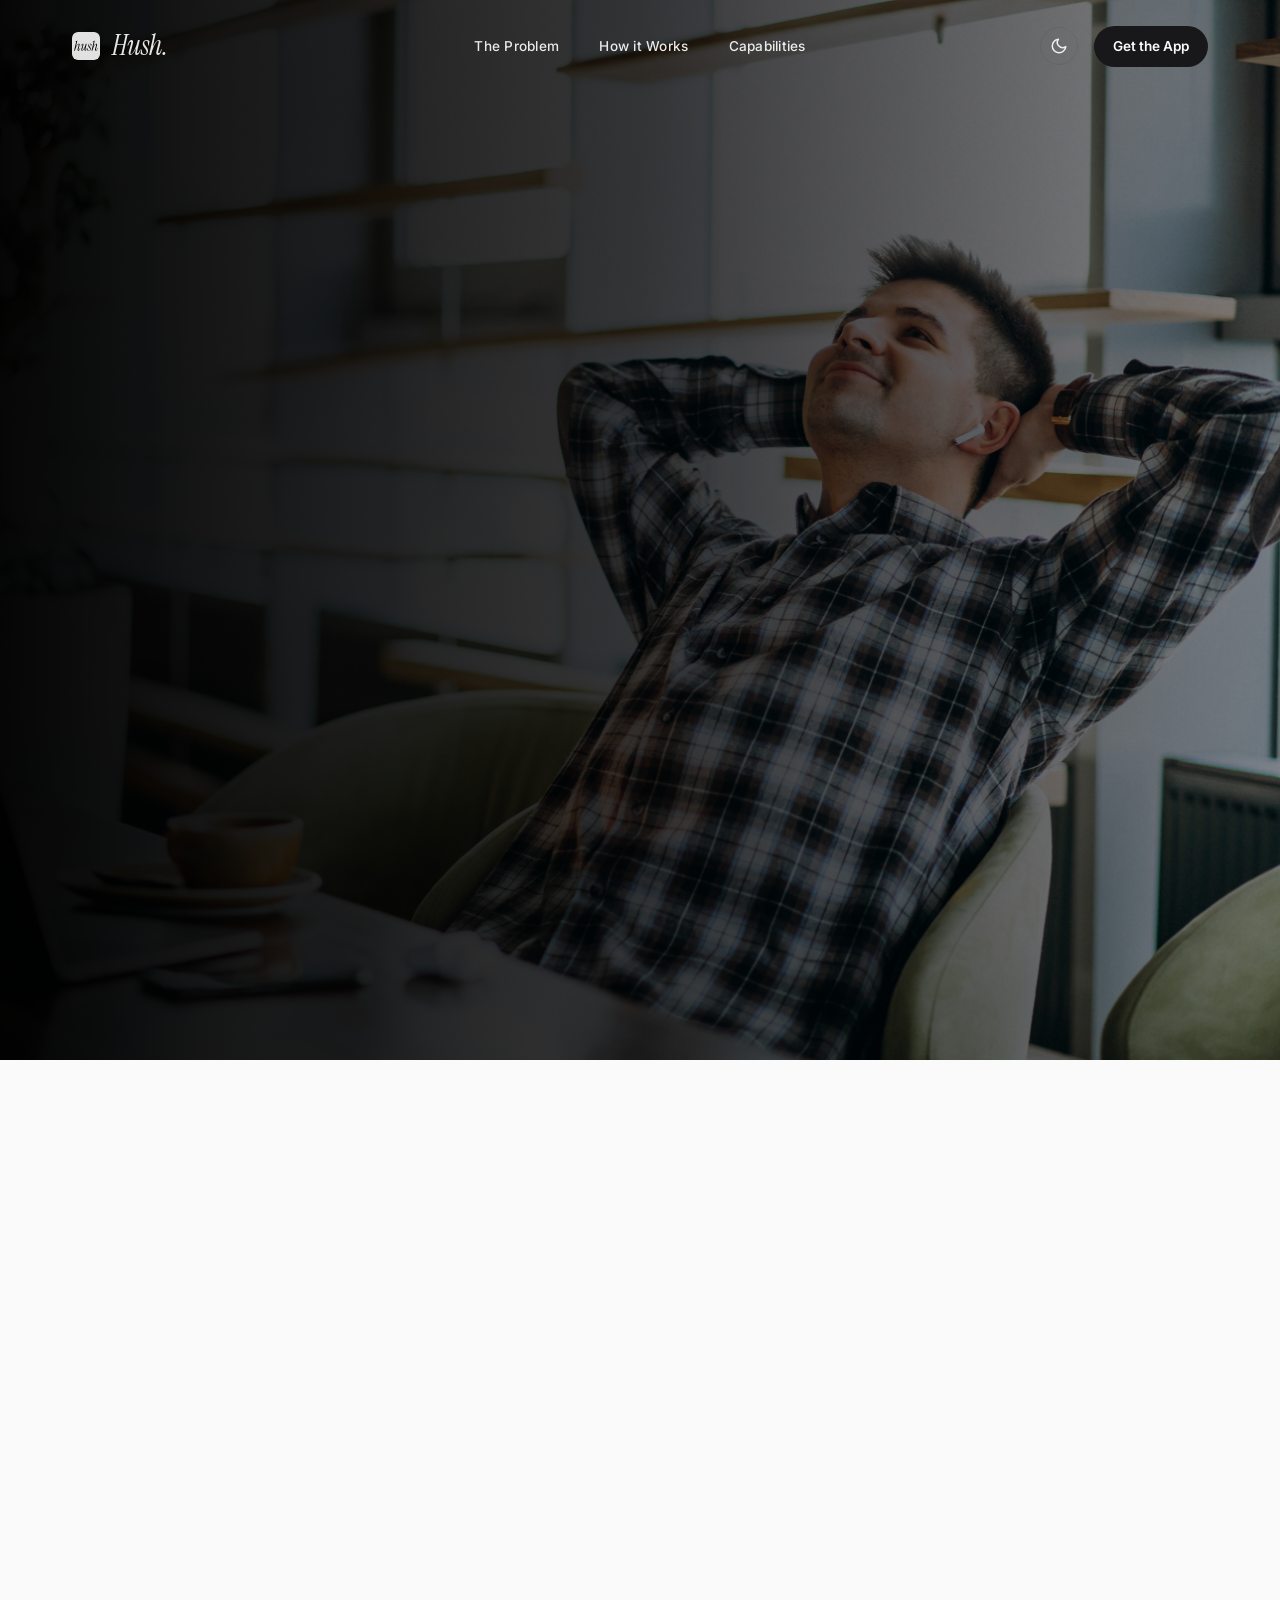
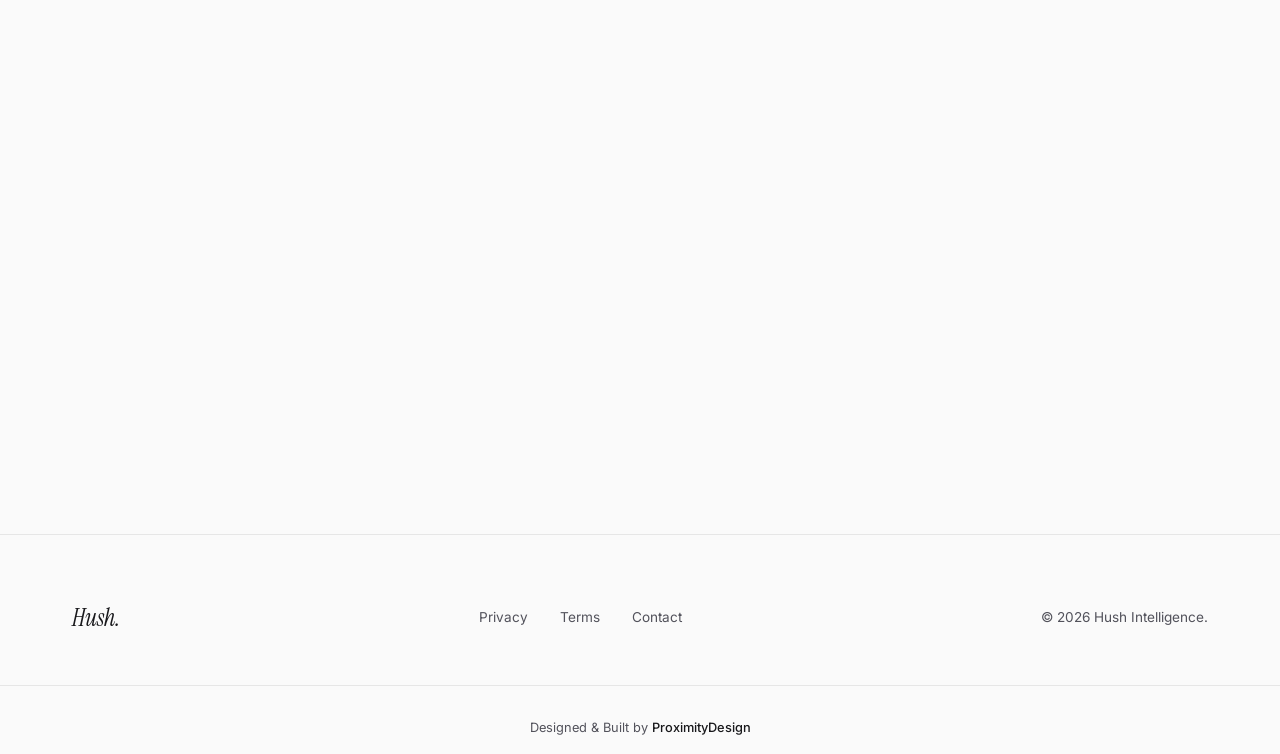
==== index.html @ 185313d5 "Implement comprehensive landing page updates including refined sections, animations, and responsive " ====
<!DOCTYPE html>
<html lang="en" class="light-mode">
<head>
<meta charset="UTF-8">
<meta name="viewport" content="width=device-width, initial-scale=1.0">
<title>Hush — Stop overthinking. Start deciding.</title>
<link rel="icon" href="Assets/Logo.svg" type="image/svg+xml">
<link rel="shortcut icon" href="Assets/Logo.svg" type="image/svg+xml">

<!-- Fonts: Instrument Serif for elegant italics, Inter for clean modern UI -->
<link rel="preconnect" href="https://fonts.googleapis.com">
<link rel="preconnect" href="https://fonts.gstatic.com" crossorigin>
<link href="https://fonts.googleapis.com/css2?family=Instrument+Serif:ital@0;1&family=Inter:wght@300;400;500;600&display=swap" rel="stylesheet">

<!-- CSS -->
<link rel="stylesheet" href="styles.css">
<script src="https://code.iconify.design/iconify-icon/1.0.7/iconify-icon.min.js"></script>

<!-- Lenis Smooth Scroll -->
<script src="https://unpkg.com/@studio-freight/lenis@1.0.34/dist/lenis.min.js"></script>
<!-- GSAP -->
<script src="https://cdnjs.cloudflare.com/ajax/libs/gsap/3.12.5/gsap.min.js"></script>
<script src="https://cdnjs.cloudflare.com/ajax/libs/gsap/3.12.5/ScrollTrigger.min.js"></script>
</head>
<body>

  <!-- Ambient Background -->
  <div class="ambient-bg">
    <div class="bg-grid"></div>
    <div class="noise-overlay"></div>
  </div>

  <!-- Navigation -->
  <nav class="nav" id="nav">
    <div class="nav-container">
      <a href="#" class="logo magnetic">
        <img src="Assets/Logo.svg" alt="Hush Logo" class="logo-icon">
        <span>Hush.</span>
      </a>
      <div class="nav-links">
        <a href="#old-way" class="magnetic-link">The Problem</a>
        <a href="#how" class="magnetic-link">How it Works</a>
        <a href="#features" class="magnetic-link">Capabilities</a>
      </div>
      <div class="nav-actions" style="display: flex; align-items: center; gap: 1rem;">
        <button id="theme-toggle" class="theme-toggle magnetic" aria-label="Toggle theme">
          <svg class="icon-moon" width="18" height="18" viewBox="0 0 24 24" fill="none" stroke="currentColor" stroke-width="2" stroke-linecap="round" stroke-linejoin="round"><path d="M21 12.79A9 9 0 1 1 11.21 3 7 7 0 0 0 21 12.79z"></path></svg>
          <svg class="icon-sun" width="18" height="18" viewBox="0 0 24 24" fill="none" stroke="currentColor" stroke-width="2" stroke-linecap="round" stroke-linejoin="round"><circle cx="12" cy="12" r="5"></circle><line x1="12" y1="1" x2="12" y2="3"></line><line x1="12" y1="21" x2="12" y2="23"></line><line x1="4.22" y1="4.22" x2="5.64" y2="5.64"></line><line x1="18.36" y1="18.36" x2="19.78" y2="19.78"></line><line x1="1" y1="12" x2="3" y2="12"></line><line x1="21" y1="12" x2="23" y2="12"></line><line x1="4.22" y1="19.78" x2="5.64" y2="18.36"></line><line x1="18.36" y1="5.64" x2="19.78" y2="4.22"></line></svg>
        </button>
        <a href="#download" class="nav-btn magnetic">
          <span>Get the App</span>
        </a>
      </div>
    </div>
  </nav>

  <!-- Main Content -->
  <main>
    
    <!-- Section 1: The Hero (Aurient Style) -->
    <section class="hero">
      
      <!-- Background Image -->
      <div class="hero-bg">
        <img src="Assets/young-handsome-business-man-using-laptop-cafe.jpg" class="hero-bg-img">
        <div class="hero-overlay"></div>
      </div>

      <div class="container hero-container">
        
        <div class="hero-content">
          <h1 class="hero-title fade-in-up">
            Stop overthinking.<br>
            <em class="serif-italic">Start deciding.</em>
          </h1>
          <p class="hero-subtitle fade-in-up delay-1">
            Hush is an AI app that interviews you about your hard decisions. It asks you 4 to 6 personalized questions to help you cut through the noise and figure out what you actually want to do.
          </p>
          <div class="hero-cta fade-in-up delay-2">
            <a href="#download" class="btn-pill">
              <span>Start your session</span>
            </a>
          </div>
        </div>

        <!-- Bottom Stats (Like Aurient reference) -->
        <div class="hero-bottom-stats fade-in-up delay-3">
          <div class="stat-item">
            <h4 class="stat-value">5 mins</h4>
            <p class="stat-label">Average session time</p>
          </div>
          <div class="stat-item">
            <h4 class="stat-value">4-6</h4>
            <p class="stat-label">Personalized questions</p>
          </div>
          <div class="stat-item">
            <h4 class="stat-value">100%</h4>
            <p class="stat-label">Clarity on your decision</p>
          </div>
        </div>

      </div>
    </section>

    <!-- Section 2: The "Old Way" -->
    <section class="problem" id="old-way">
      <div class="container">
        <div class="problem-grid">
          <div class="problem-text scroll-reveal">
            <h2 class="section-title">
              You don't lack information.<br>
              <em class="serif-italic">You lack clarity.</em>
            </h2>
            <p class="section-desc">
              When facing a hard choice, the anxiety and opinions in your head drown out what you actually know. The current tools don't help:
            </p>
          </div>
          
          <div class="old-way-wrapper scroll-reveal">
            <div class="old-way-list">
              <div class="old-way-item magic-card">
                <div class="magic-glow"></div>
                <div class="magic-content">
                  <h4 class="old-way-header"><span class="cross-icon">✕</span> Pro/Con Lists</h4>
                  <p class="old-way-desc">Treat decisions like math problems and ignore your emotions.</p>
                </div>
              </div>
              <div class="old-way-item magic-card">
                <div class="magic-glow"></div>
                <div class="magic-content">
                  <h4 class="old-way-header"><span class="cross-icon">✕</span> Journaling</h4>
                  <p class="old-way-desc">Takes too much effort when your brain is already exhausted.</p>
                </div>
              </div>
              <div class="old-way-item magic-card">
                <div class="magic-glow"></div>
                <div class="magic-content">
                  <h4 class="old-way-header"><span class="cross-icon">✕</span> Asking friends</h4>
                  <p class="old-way-desc">Just gives you <em>their</em> anxieties disguised as advice.</p>
                </div>
              </div>
            </div>
            <div class="old-way-footer">
              <p>You end up stuck, looping over the same thoughts.</p>
            </div>
          </div>
        </div>
      </div>
    </section>

    <!-- Section 3: The "New Way" -->
    <section class="method" id="how">
      <div class="container">
        <div class="text-center mb-20">
          <h2 class="section-title scroll-reveal">
            How to get unstuck in <em class="serif-italic">5 minutes.</em>
          </h2>
          <p class="section-desc scroll-reveal">
            Hush doesn't give you advice. It gives you a structured interview to uncover your own answer.
          </p>
        </div>

        <div class="timeline-container scroll-reveal">
          <div class="timeline-line"></div>
          
          <div class="timeline-step magic-card">
            <div class="magic-glow"></div>
            <div class="magic-content step-content">
              <div class="step-num">Step 1</div>
              <div class="mini-ui">
                <div class="mini-ui-mic">
                  <iconify-icon icon="ph:microphone-fill"></iconify-icon>
                </div>
                <div class="mini-ui-text">"I don't know if I should quit..."</div>
              </div>
              <h3 class="step-title">Dump your unstructured thoughts.</h3>
              <p class="step-desc">Hit the microphone and talk through your problem out loud, or type it out. Just drop what's on your mind—no categories or forms required.</p>
            </div>
          </div>
          
          <div class="timeline-step magic-card">
            <div class="magic-glow"></div>
            <div class="magic-content step-content">
              <div class="step-num">Step 2</div>
              <div class="mini-ui">
                <div class="mini-ui-bubble ai">What's the real fear here?</div>
              </div>
              <h3 class="step-title">Answer the AI’s questions.</h3>
              <p class="step-desc">Hush analyzes your input and asks 4 to 6 deeply personalized questions, one at a time, designed to surface the real priority hiding behind your stated one.</p>
            </div>
          </div>
          
          <div class="timeline-step magic-card">
            <div class="magic-glow"></div>
            <div class="magic-content step-content">
              <div class="step-num">Step 3</div>
              <div class="mini-ui">
                <div class="mini-ui-report">
                  <div class="report-line"></div>
                  <div class="report-line"></div>
                  <div class="report-line short"></div>
                </div>
              </div>
              <h3 class="step-title">Read your Decision Report.</h3>
              <p class="step-desc">Once you've found your answer, Hush generates a structured summary showing what you gain, what you give up, and 2-3 honest red flags to keep in mind.</p>
            </div>
          </div>
        </div>
      </div>
    </section>

    <!-- Section: USP / Vs Competitors -->
    <section class="competitors" id="usp">
      <div class="container">
        <div class="text-center mb-20 scroll-reveal">
          <h2 class="section-title center">
            Why not just use<br>
            <em class="serif-italic">ChatGPT?</em>
          </h2>
          <p class="section-desc center" style="max-width: 650px;">
            General AI is built to give you answers. Hush is built to help you find your own.
          </p>
        </div>

        <div class="competitor-comparison scroll-reveal">
          <!-- Competitors Column -->
          <div class="comp-col magic-card comp-others">
            <div class="magic-glow"></div>
            <div class="magic-content">
              <div class="comp-header">
                <h3 class="comp-title">Standard AI Assistants</h3>
                <span class="comp-badge">ChatGPT, Claude</span>
              </div>
              <ul class="comp-list">
                <li>
                  <span class="comp-icon">✕</span>
                  <div class="comp-text"><strong>Answer Engine:</strong> Generates generic advice based on the internet.</div>
                </li>
                <li>
                  <span class="comp-icon">✕</span>
                  <div class="comp-text"><strong>Talks at you:</strong> Explains concepts and dictates solutions.</div>
                </li>
                <li>
                  <span class="comp-icon">✕</span>
                  <div class="comp-text"><strong>Treats you like a prompt:</strong> Focused on task completion and efficiency.</div>
                </li>
                <li>
                  <span class="comp-icon">✕</span>
                  <div class="comp-text"><strong>Result:</strong> You have more information, but still don't know what to do.</div>
                </li>
              </ul>
            </div>
          </div>

          <!-- Hush Column -->
          <div class="comp-col magic-card comp-hush">
            <div class="magic-glow"></div>
            <div class="magic-content">
              <div class="comp-header">
                <h3 class="comp-title">Hush Intelligence</h3>
                <span class="comp-badge highlight">Thinking Partner</span>
              </div>
              <ul class="comp-list">
                <li>
                  <span class="comp-icon check">✓</span>
                  <div class="comp-text"><strong>Reflection Engine:</strong> Asks targeted questions based on your psychology.</div>
                </li>
                <li>
                  <span class="comp-icon check">✓</span>
                  <div class="comp-text"><strong>Interviews you:</strong> Surfaces your underlying values and fears.</div>
                </li>
                <li>
                  <span class="comp-icon check">✓</span>
                  <div class="comp-text"><strong>Treats you like a person:</strong> Focused entirely on emotional clarity.</div>
                </li>
                <li>
                  <span class="comp-icon check">✓</span>
                  <div class="comp-text"><strong>Result:</strong> You uncover the decision you secretly already made.</div>
                </li>
              </ul>
            </div>
          </div>
        </div>
      </div>
    </section>

    <!-- Section 4: Core Capabilities -->
    <section class="capabilities" id="features">
      <div class="container">
        <div class="text-center mb-20 scroll-reveal">
          <h2 class="section-title center">
            Everything you need to<br>
            <em class="serif-italic">clarify your thinking.</em>
          </h2>
        </div>
        
        <div class="capabilities-grid scroll-reveal">
          <!-- Card 1: Voice & Text -->
          <div class="cap-card magic-card scroll-reveal">
            <div class="magic-glow"></div>
            <div class="magic-content">
              <div class="cap-icon voice-anim">
                <svg width="32" height="32" viewBox="0 0 24 24" fill="none" stroke="currentColor" stroke-width="1.2" stroke-linecap="round" stroke-linejoin="round" class="mic-svg"><path d="M12 2a3 3 0 0 0-3 3v7a3 3 0 0 0 6 0V5a3 3 0 0 0-3-3Z"></path><path d="M19 10v2a7 7 0 0 1-14 0v-2"></path><line x1="12" y1="19" x2="12" y2="22"></line></svg>
                <div class="waveform">
                  <span class="bar"></span>
                  <span class="bar"></span>
                  <span class="bar"></span>
                </div>
              </div>
              <h3 class="cap-title">Voice & Text Modes</h3>
              <p class="cap-desc">
                <strong>Talk it out or write it down.</strong>
                Speak your messy thoughts and have the AI respond with calm, unhurried audio, or type it out like a traditional journal.
              </p>
            </div>
          </div>

          <!-- Card 2: Decision Journal -->
          <div class="cap-card magic-card scroll-reveal">
            <div class="magic-glow"></div>
            <div class="magic-content">
              <div class="cap-icon journal-anim">
                <svg width="32" height="32" viewBox="0 0 24 24" fill="none" stroke="currentColor" stroke-width="1.2" stroke-linecap="round" stroke-linejoin="round" class="journal-svg"><path d="M4 19.5A2.5 2.5 0 0 1 6.5 17H20"></path><path d="M6.5 2H20v20H6.5A2.5 2.5 0 0 1 4 19.5v-15A2.5 2.5 0 0 1 6.5 2z"></path></svg>
                <div class="sparkle"></div>
              </div>
              <h3 class="cap-title">The Decision Journal</h3>
              <p class="cap-desc">
                <strong>Never forget your 'Why'.</strong>
                Every session is saved as a structured entry. Later, you can ask your journal why you made a specific choice months ago.
              </p>
              <div class="cap-card-cta">
                <a href="#download" class="btn-primary btn-small magnetic">
                  <span>Start your journal</span>
                </a>
              </div>
            </div>
          </div>

          <!-- Card 3: Pattern Recognition -->
          <div class="cap-card magic-card scroll-reveal">
            <div class="magic-glow"></div>
            <div class="magic-content">
              <div class="cap-icon pattern-anim">
                <svg width="32" height="32" viewBox="0 0 24 24" fill="none" stroke="currentColor" stroke-width="1.2" stroke-linecap="round" stroke-linejoin="round" class="pattern-svg"><path d="M10 13a5 5 0 0 0 7.54.54l3-3a5 5 0 0 0-7.07-7.07l-1.72 1.71"></path><path d="M14 11a5 5 0 0 0-7.54-.54l-3 3a5 5 0 0 0 7.07 7.07l1.71-1.71"></path></svg>
                <div class="node n1"></div>
                <div class="node n2"></div>
              </div>
              <h3 class="cap-title">Pattern Recognition</h3>
              <p class="cap-desc">
                <strong>See the habits you're blind to.</strong>
                Hush highlights recurring fears and values across your sessions, showing you what truly drives your choices over time.
              </p>
            </div>
          </div>

          <!-- Card 4: Wisdom Lenses -->
          <div class="cap-card magic-card scroll-reveal">
            <div class="magic-glow"></div>
            <div class="magic-content">
              <div class="cap-icon wisdom-anim">
                <svg width="32" height="32" viewBox="0 0 24 24" fill="none" stroke="currentColor" stroke-width="1.2" stroke-linecap="round" stroke-linejoin="round" class="wisdom-svg"><circle cx="12" cy="12" r="10"></circle><line x1="2" y1="12" x2="22" y2="12"></line><path d="M12 2a15.3 15.3 0 0 1 4 10 15.3 15.3 0 0 1-4 10 15.3 15.3 0 0 1-4-10 15.3 15.3 0 0 1 4-10z"></path></svg>
                <div class="scanner"></div>
              </div>
              <h3 class="cap-title">Wisdom Lenses</h3>
              <p class="cap-desc">
                <strong>Apply historical frameworks.</strong>
                Switch to specific philosophical lenses like Stoicism or First Principles to see your decision from a new perspective.
              </p>
            </div>
          </div>
        </div>
      </div>
    </section>

    <!-- Section 5: Category Boundaries -->
    <section class="boundaries">
      <div class="container">
        <div class="boundaries-layout scroll-reveal">
          <div class="boundaries-text">
            <h2 class="section-title">
              Hush doesn't make<br>
              <em class="serif-italic">decisions for you.</em>
            </h2>
            <p class="section-desc">
              We built a thinking partner, not a digital dictator. Hush just asks you questions until you tell <em>yourself</em> what to do.
            </p>
          </div>
          <div class="boundaries-list-wrap">
            <ul class="boundaries-list magic-card">
              <div class="magic-glow"></div>
              <div class="magic-content">
                <li>
                  <span class="cross-icon">✕</span>
                  <div class="b-text"><strong>Not a therapy app:</strong> We don't diagnose.</div>
                </li>
                <li>
                  <span class="cross-icon">✕</span>
                  <div class="b-text"><strong>Not a productivity tool:</strong> We don't manage tasks.</div>
                </li>
                <li>
                  <span class="cross-icon">✕</span>
                  <div class="b-text"><strong>No recommendations:</strong> We don't give you a score or tell you what to do.</div>
                </li>
              </div>
            </ul>
          </div>
        </div>
      </div>
    </section>

    <!-- Section: Live Conversation Preview -->
    <section class="conversation-section" id="compare">
      <div class="container">
        <div class="text-center mb-20 scroll-reveal">
          <h2 class="section-title center">
            See the difference a<br>
            <em class="serif-italic">real question makes.</em>
          </h2>
          <p class="section-desc center" style="max-width: 600px;">
            This is what an actual Hush session looks like. Not generic advice. A conversation designed to make you think.
          </p>
        </div>

        <div class="convo-layout scroll-reveal">
          <!-- Left: ChatGPT-style generic response -->
          <div class="convo-panel convo-before magic-card">
            <div class="magic-glow"></div>
            <div class="magic-content">
              <div class="convo-label">
                <span class="label-dot generic"></span>
                Generic AI Assistant
              </div>
              <div class="convo-thread">
                <div class="convo-msg user-msg">
                  <p>I don't know if I should quit my job and start my own business.</p>
                </div>
                <div class="convo-msg ai-generic-msg">
                  <p>That's a big decision! Here are some things to consider:</p>
                  <ul class="ai-list">
                    <li>✓ Assess your financial runway (3-6 months savings)</li>
                    <li>✓ Validate your business idea first</li>
                    <li>✓ Consider the risk vs. reward</li>
                    <li>✓ Talk to a mentor or advisor</li>
                  </ul>
                  <p>Good luck with your decision! 🙂</p>
                </div>
              </div>
              <div class="convo-verdict bad">
                <span class="verdict-icon">✕</span>
                <span>More information. Same confusion.</span>
              </div>
            </div>
          </div>

          <!-- VS Divider -->
          <div class="vs-divider">VS</div>

          <!-- Right: Hush-style reflective interview -->
          <div class="convo-panel convo-after magic-card">
            <div class="magic-glow"></div>
            <div class="magic-content">
              <div class="convo-label">
                <span class="label-dot hush"></span>
                Hush Intelligence
              </div>
              <div class="convo-thread">
                <div class="convo-msg user-msg">
                  <p>I don't know if I should quit my job and start my own business.</p>
                </div>
                <div class="convo-msg ai-hush-msg">
                  <p>"When you imagine staying at your job for another two years — what emotion comes up first?"</p>
                </div>
                <div class="convo-msg user-msg">
                  <p>Honestly... dread. Not fear of leaving. Dread of staying.</p>
                </div>
                <div class="convo-msg ai-hush-msg">
                  <p>"You said dread, not fear. That's important. What specifically about staying feels like dread to you?"</p>
                </div>
              </div>
              <div class="convo-verdict good">
                <span class="verdict-icon">✓</span>
                <span>You just told yourself something real.</span>
              </div>
            </div>
          </div>
        </div>
      </div>
    </section>

    <!-- Section: Full Live Session Demo -->
    <section class="session-demo" id="see-it">
      <div class="container">

        <div class="session-header text-center mb-20 scroll-reveal">
          <h2 class="section-title center">
            A real session.<br>
            <em class="serif-italic">An actual breakthrough.</em>
          </h2>
          <p class="section-desc center" style="max-width: 600px;">
            This is a full Hush session — unedited. Watch how the questions shift from the surface to the real thing.
          </p>
        </div>

        <div class="dual-phone-display scroll-reveal">
          <!-- Phone 1: The Chat App -->
          <div class="phone-frame">
            <div class="phone-chrome">
              <div class="phone-island"></div>
              <div class="phone-status">
                <span>9:41</span>
                <div class="status-icons">
                  <iconify-icon icon="lucide:signal"></iconify-icon>
                  <iconify-icon icon="lucide:wifi"></iconify-icon>
                  <iconify-icon icon="lucide:battery"></iconify-icon>
                </div>
              </div>
              <div class="app-header">
                <span class="app-back">←</span>
                <span class="app-name">Hush Session</span>
                <span class="app-menu">•••</span>
              </div>
            </div>
            
            <div class="phone-content chat-content" data-lenis-prevent>
              <div class="session-thread" id="session-thread">
                <!-- Turn 1 -->
                <div class="turn user-turn"><div class="turn-bubble user-bubble">I don't know if I should quit my job.</div></div>
                <div class="turn hush-turn"><div class="turn-avatar">H</div><div class="turn-bubble hush-bubble">What's making this decision feel difficult right now?</div></div>
                
                <!-- Turn 2 -->
                <div class="turn user-turn"><div class="turn-bubble user-bubble">I'm mentally exhausted. I don't enjoy the work anymore. But the salary is good and everyone thinks leaving is bad.</div></div>
                <div class="turn hush-turn"><div class="turn-avatar">H</div><div class="turn-bubble hush-bubble">When did you first start feeling disconnected?</div></div>

                <!-- Turn 3 -->
                <div class="turn user-turn"><div class="turn-bubble user-bubble">Maybe a year ago. Now I genuinely don't want this life long term.</div></div>
                <div class="turn hush-turn"><div class="turn-avatar">H</div><div class="turn-bubble hush-bubble">What part drains you the most?</div></div>

                <!-- Turn 4 -->
                <div class="turn user-turn"><div class="turn-bubble user-bubble">Building someone else's dream while ignoring mine.</div></div>
                <div class="turn hush-turn"><div class="turn-avatar">H</div><div class="turn-bubble hush-bubble">And what is "your dream" that keeps showing up?</div></div>

                <!-- Turn 5 -->
                <div class="turn user-turn"><div class="turn-bubble user-bubble">Building products. Creative work. Meaningful stuff.</div></div>
                <div class="turn hush-turn"><div class="turn-avatar">H</div><div class="turn-bubble hush-bubble">If you stay for 2 more years, what feeling comes up?</div></div>

                <!-- Turn 6 -->
                <div class="turn user-turn"><div class="turn-bubble user-bubble">Trapped.</div></div>
                <div class="turn hush-turn"><div class="turn-avatar">H</div><div class="turn-bubble hush-bubble">And when you imagine leaving?</div></div>
                <div class="turn user-turn"><div class="turn-bubble user-bubble">Fear… but also relief.</div></div>

                <!-- Turn 7 -->
                <div class="turn hush-turn"><div class="turn-avatar">H</div><div class="turn-bubble hush-bubble">What are you truly afraid of losing?</div></div>
                <div class="turn user-turn"><div class="turn-bubble user-bubble">Stability. Approval. My identity as someone "doing well."</div></div>

                <!-- Turn 8 -->
                <div class="turn hush-turn"><div class="turn-avatar">H</div><div class="turn-bubble hush-bubble hush-bubble-key">If nobody judged you, what would you honestly want?</div></div>
                <div class="turn user-turn"><div class="turn-bubble user-bubble">I'd leave. I'd take time to build something of my own.</div></div>

                <!-- Turn 9 -->
                <div class="turn hush-turn"><div class="turn-avatar">H</div><div class="turn-bubble hush-bubble">What's the biggest thing stopping you right now?</div></div>
                <div class="turn user-turn"><div class="turn-bubble user-bubble">Money.</div></div>

                <!-- Turn 10 -->
                <div class="turn hush-turn"><div class="turn-avatar">H</div><div class="turn-bubble hush-bubble">How long could you survive without this job today?</div></div>
                <div class="turn user-turn"><div class="turn-bubble user-bubble">Around 4 or 5 months.</div></div>

                <!-- Turn 11 -->
                <div class="turn hush-turn"><div class="turn-avatar">H</div><div class="turn-bubble hush-bubble">Do you have skills to support freelancing?</div></div>
                <div class="turn user-turn"><div class="turn-bubble user-bubble">Yeah. I've done UI/UX freelance before.</div></div>

                <!-- Turn 12 -->
                <div class="turn hush-turn"><div class="turn-avatar">H</div>
                  <div class="turn-bubble hush-bubble hush-bubble-reframe">
                    Maybe it's not "leave or stay." Maybe it's:
                    <ul class="hush-options">
                      <li>Leave immediately</li>
                      <li>Prepare for a transition</li>
                      <li>Build stability first</li>
                    </ul>
                  </div>
                </div>
                <div class="turn user-turn"><div class="turn-bubble user-bubble">Probably preparing first.</div></div>
                <div class="turn hush-turn"><div class="turn-avatar">H</div><div class="turn-bubble hush-bubble hush-bubble-close">That's not running away—it's creating a safe exit.</div></div>
              </div>
            </div>
            
            <div class="phone-home-bar"></div>
          </div>

          <div class="display-connector">
            <iconify-icon icon="lucide:arrow-right"></iconify-icon>
          </div>

          <!-- Phone 2: The Reflection Report -->
          <div class="phone-frame reflection-frame">
            <div class="phone-chrome">
              <div class="phone-island"></div>
              <div class="app-header">
                <span class="app-name">Reflection</span>
                <span class="app-share"><iconify-icon icon="lucide:share"></iconify-icon></span>
              </div>
            </div>

            <div class="phone-content report-content" data-lenis-prevent>
              <div class="reflection-card">
                <div class="ri-heading">The Core Insight</div>
                <p class="reflection-main-text">You are conflicted between personal freedom and the fear of losing stability and approval.</p>
                
                <div class="reflection-split-blocks">
                  <div class="r-mini-block r-stay">
                    <span class="r-label">If you stay</span>
                    <ul><li>Exhaustion deepens</li></ul>
                  </div>
                  <div class="r-mini-block r-move">
                    <span class="r-label">If you prepare</span>
                    <ul><li>Manageable risk</li></ul>
                  </div>
                </div>

                <div class="reflection-checklist">
                  <span class="ri-heading">Key Reminders</span>
                  <div class="check-item"><span>Deciding takes time</span></div>
                  <div class="check-item"><span>Change isn't irresponsible</span></div>
                </div>

                <div class="reflection-cta-block">
                  <span class="ri-heading">Next Steps</span>
                  <div class="step-pill">Define savings target</div>
                  <div class="step-pill">Start freelance side-work</div>
                </div>
              </div>
            </div>
            <div class="phone-home-bar"></div>
          </div>
        </div>
      </div>
    </section>

    <!-- Section: Decision Report Preview -->
    <section class="report-section" id="report">
      <div class="container">
        <div class="report-layout scroll-reveal">
          <div class="report-text">
            <h2 class="section-title">
              Your session ends with<br>
              <em class="serif-italic">a clear report.</em>
            </h2>
            <p class="section-desc">
              Not a score. Not a recommendation. A structured breakdown of what you actually think — built from your own words.
            </p>
            <ul class="report-bullets">
              <li><span class="check-icon">✓</span> What you gain if you say yes</li>
              <li><span class="check-icon">✓</span> What you give up if you say yes</li>
              <li><span class="check-icon">✓</span> The real fear underneath your stated one</li>
              <li><span class="check-icon">✓</span> 2–3 red flags worth sitting with</li>
            </ul>
          </div>

          <div class="report-preview magic-card">
            <div class="magic-glow"></div>
            <div class="magic-content report-card-content">
              <div class="report-card-header">
                <span class="report-card-label">Decision Report</span>
                <span class="report-card-date">May 13, 2026</span>
              </div>
              <h4 class="report-card-q">"Should I leave my full-time job?"</h4>

              <div class="report-block gain">
                <div class="report-block-label">If you say yes</div>
                <p>Freedom to pursue work that aligns with what you called "the real thing." Financial uncertainty is real, but your current savings are larger than you admitted to yourself.</p>
              </div>

              <div class="report-block lose">
                <div class="report-block-label">What you give up</div>
                <p>Stability and the social identity of "having a job." You're more afraid of others' judgment than the financial risk.</p>
              </div>

              <div class="report-block flag">
                <div class="report-block-label">⚑ Red flag to sit with</div>
                <p>You haven't told your partner the full picture yet. The decision is entangled with that conversation, not separate from it.</p>
              </div>
            </div>
          </div>
        </div>
      </div>
    </section>



    <!-- Section: Testimonials / Social Proof -->
    <section class="testimonials-section" id="testimonials">
      <div class="container">
        <div class="text-center mb-20 scroll-reveal">
          <h2 class="section-title center">
            What people find out<br>
            <em class="serif-italic">about themselves.</em>
          </h2>
        </div>

        <div class="testimonials-grid scroll-reveal">
          <div class="testi-card magic-card">
            <div class="magic-glow"></div>
            <div class="magic-content">
              <p class="testi-quote">"I came in thinking this was about changing jobs. By question three, I realized it was about my marriage. Hush didn't tell me that. I did."</p>
              <div class="testi-author">
                <div class="testi-avatar">AR</div>
                <div>
                  <div class="testi-name">Arjun R.</div>
                  <div class="testi-role">Senior Engineer, 34</div>
                </div>
              </div>
            </div>
          </div>

          <div class="testi-card magic-card testi-featured">
            <div class="magic-glow"></div>
            <div class="magic-content">
              <p class="testi-quote">"Every AI I've used just gives me a list of pros and cons. Hush asked me: 'You've listed three reasons to stay — which one do you actually believe?' That question broke me open."</p>
              <div class="testi-author">
                <div class="testi-avatar">SM</div>
                <div>
                  <div class="testi-name">Simran M.</div>
                  <div class="testi-role">Founder, 29</div>
                </div>
              </div>
            </div>
          </div>

          <div class="testi-card magic-card">
            <div class="magic-glow"></div>
            <div class="magic-content">
              <p class="testi-quote">"I've been in therapy for two years. Hush asked a question in four minutes that my therapist hasn't asked yet. It's not therapy — it's something different entirely."</p>
              <div class="testi-author">
                <div class="testi-avatar">KP</div>
                <div>
                  <div class="testi-name">Keerthi P.</div>
                  <div class="testi-role">Product Designer, 27</div>
                </div>
              </div>
            </div>
          </div>
        </div>
      </div>
    </section>

    <!-- Section: FAQ -->
    <section class="faq-section" id="faq">
      <div class="container">
        <div class="text-center mb-20 scroll-reveal">
          <h2 class="section-title center">
            Frequently Asked<br>
            <em class="serif-italic">Questions.</em>
          </h2>
        </div>

        <div class="faq-accordion scroll-reveal">
          <div class="faq-item magic-card">
            <div class="magic-glow"></div>
            <div class="magic-content">
              <button class="faq-trigger">
                <span>Is this just another therapy app?</span>
                <iconify-icon icon="lucide:chevron-down" class="faq-icon"></iconify-icon>
              </button>
              <div class="faq-answer">
                <p>No. Therapy is for processing the past and healing. Hush is for the future—specifically for when you have a crossroads in front of you and need to find the right path forward through reflection, not diagnosis.</p>
              </div>
            </div>
          </div>

          <div class="faq-item magic-card">
            <div class="magic-glow"></div>
            <div class="magic-content">
              <button class="faq-trigger">
                <span>Where does my data go?</span>
                <iconify-icon icon="lucide:chevron-down" class="faq-icon"></iconify-icon>
              </button>
              <div class="faq-answer">
                <p>Your thoughts are private. Everything you say is encrypted. We don't sell your data, and we don't use your personal sessions to train general AI models for others. What happens in Hush stays in Hush.</p>
              </div>
            </div>
          </div>

          <div class="faq-item magic-card">
            <div class="magic-glow"></div>
            <div class="magic-content">
              <button class="faq-trigger">
                <span>Why not just ask a friend for advice?</span>
                <iconify-icon icon="lucide:chevron-down" class="faq-icon"></iconify-icon>
              </button>
              <div class="faq-answer">
                <p>Friends love you, but they also have their own anxieties and biases about your life. Hush has no "skin in the game." It won't tell you what it thinks you should do; it only helps you hear what *you* think you should do.</p>
              </div>
            </div>
          </div>

          <div class="faq-item magic-card">
            <div class="magic-glow"></div>
            <div class="magic-content">
              <button class="faq-trigger">
                <span>What kind of decisions is this for?</span>
                <iconify-icon icon="lucide:chevron-down" class="faq-icon"></iconify-icon>
              </button>
              <div class="faq-answer">
                <p>Anything that keeps you up at night. Career pivots, relationship crossroads, business strategy, or even just figuring out why you're feeling unmotivated. If it's a decision that feels heavy, Hush can help lighten it.</p>
              </div>
            </div>
          </div>
        </div>
      </div>
    </section>

    <!-- Section 6: Bottom CTA -->
    <section class="cta" id="download">
      <div class="container scroll-reveal">
        <div class="cta-box">
          <div class="cta-bg">
            <img src="Assets/man-wearing-denim-shirt-using-smartphone-white.jpg" alt="Get the app" class="cta-bg-img">
            <div class="cta-overlay"></div>
          </div>
          
          <div class="cta-content">
            <h2 class="cta-title">
              Get clarity on the decision<br>
              <em class="serif-italic">you've been putting off.</em>
            </h2>
            <p class="cta-desc">
              Drop your thoughts into Hush right now. You’ll have your answer in minutes.
            </p>
            <div class="cta-actions">
              <div class="cta-app-btn coming-soon magnetic" data-tooltip="Coming Soon to iOS">
                <iconify-icon icon="ic:baseline-apple" class="app-icon"></iconify-icon>
                <div class="app-text">
                  <span class="app-small">Download on the</span>
                  <span class="app-large">App Store</span>
                </div>
              </div>
              <div class="cta-app-btn coming-soon magnetic" data-tooltip="Coming Soon to Android">
                <iconify-icon icon="logos:google-play-icon" class="app-icon"></iconify-icon>
                <div class="app-text">
                  <span class="app-small">GET IT ON</span>
                  <span class="app-large">Google Play</span>
                </div>
              </div>
            </div>
          </div>
        </div>
      </div>
    </section>

  </main>

  <!-- Footer -->
  <footer>
    <div class="container footer-container">
      <div class="footer-logo">Hush.</div>
      <div class="footer-links">
        <a href="#">Privacy</a>
        <a href="#">Terms</a>
        <a href="#">Contact</a>
      </div>
      <div class="footer-copy">© 2026 Hush Intelligence.</div>
    </div>
    <div class="footer-bottom">
      <span>Designed & Built by <a href="https://proximitydesign.in" target="_blank">ProximityDesign</a></span>
    </div>
  </footer>

  <script src="script.js"></script>
</body>
</html>
---- styles.css ----
:root {
  --bg: #09090b;
  --bg-subtle: #121214;
  --bg-card: rgba(255, 255, 255, 0.03);
  --border: rgba(255, 255, 255, 0.08);
  --border-glow: rgba(255, 255, 255, 0.15);
  
  --text-main: #FAFAFA;
  --text-muted: #A1A1AA;
  --accent: #E2E2E2;
  
  --serif: 'Instrument Serif', Georgia, serif;
  --sans: 'Inter', system-ui, -apple-system, sans-serif;
  
  --glass-bg: rgba(18, 18, 20, 0.6);
  --glass-blur: blur(24px);

  /* Semantic Colors - Dark Mode */
  --success: #34D399; /* Emerald 400 */
  --success-bg: rgba(52, 211, 153, 0.08);
  --success-border: rgba(52, 211, 153, 0.15);
  
  --error: #F87171; /* Red 400 */
  --error-bg: rgba(248, 113, 113, 0.08);
  --error-border: rgba(248, 113, 113, 0.15);
  
  --warning: #FBBF24; /* Amber 400 */
  --warning-bg: rgba(251, 191, 36, 0.08);
  --warning-border: rgba(251, 191, 36, 0.15);
}

/* Light Mode Overrides */
html.light-mode {
  --bg: #FAFAFA;
  --bg-subtle: #FFFFFF;
  --bg-card: #FFFFFF;
  --border: rgba(0, 0, 0, 0.08);
  --border-glow: rgba(0, 0, 0, 0.15);
  
  --text-main: #18181B;
  --text-muted: #52525B;
  --accent: #18181B;
  
  --glass-bg: rgba(255, 255, 255, 0.8);

  /* Semantic Colors - Light Mode */
  --success: #059669; /* Emerald 600 - High Contrast */
  --success-bg: rgba(5, 150, 105, 0.05);
  --success-border: rgba(5, 150, 105, 0.1);
  
  --error: #DC2626; /* Red 600 */
  --error-bg: rgba(220, 38, 38, 0.05);
  --error-border: rgba(220, 38, 38, 0.1);
  
  --warning: #D97706; /* Amber 600 */
  --warning-bg: rgba(217, 119, 6, 0.05);
  --warning-border: rgba(217, 119, 6, 0.1);
}

/* Reset */
*, *::before, *::after {
  box-sizing: border-box;
  margin: 0;
  padding: 0;
}

html {
  scroll-behavior: smooth;
  font-size: 16px;
  transition: background-color 0.3s ease;
}

/* Lenis smooth scrolling classes */
html.lenis { height: auto; }
.lenis.lenis-smooth { scroll-behavior: auto; }
.lenis.lenis-smooth [data-lenis-prevent] { overscroll-behavior: contain; }
.lenis.lenis-stopped { overflow: hidden; }
.lenis.lenis-scrolling iframe { pointer-events: none; }

body {
  background-color: var(--bg);
  color: var(--text-main);
  font-family: var(--sans);
  line-height: 1.6;
  overflow-x: hidden;
  -webkit-font-smoothing: antialiased;
  -moz-osx-font-smoothing: grayscale;
  transition: background-color 0.3s ease, color 0.3s ease;
}

/* Typography Utilities */
.serif-italic {
  font-family: var(--serif);
  font-style: italic;
  font-weight: 400;
  color: var(--accent);
}

.text-center { text-align: center; }
.mb-20 { margin-bottom: 5rem; }

/* Ambient Background */
.ambient-bg {
  position: fixed;
  inset: 0;
  z-index: -1;
  overflow: hidden;
  pointer-events: none;
}
.bg-grid {
  position: absolute;
  inset: 0;
  background-size: 60px 60px;
  background-image: 
    linear-gradient(to right, rgba(255,255,255,0.03) 1px, transparent 1px),
    linear-gradient(to bottom, rgba(255,255,255,0.03) 1px, transparent 1px);
  mask-image: radial-gradient(circle at 50% 30%, black 10%, transparent 80%);
}
html.light-mode .bg-grid {
  background-image: 
    linear-gradient(to right, rgba(0,0,0,0.03) 1px, transparent 1px),
    linear-gradient(to bottom, rgba(0,0,0,0.03) 1px, transparent 1px);
}
.noise-overlay {
  position: absolute;
  inset: 0;
  background-image: url("data:image/svg+xml,%3Csvg viewBox='0 0 256 256' xmlns='http://www.w3.org/2000/svg'%3E%3Cfilter id='noise'%3E%3CfeTurbulence type='fractalNoise' baseFrequency='1.2' numOctaves='3' stitchTiles='stitch'/%3E%3C/filter%3E%3Crect width='100%25' height='100%25' filter='url(%23noise)' opacity='0.03'/%3E%3C/svg%3E");
  opacity: 0.5;
}
html.light-mode .noise-overlay {
  opacity: 0.9;
}

/* Layout */
.container {
  max-width: 1200px;
  margin: 0 auto;
  padding: 0 2rem;
}

section {
  padding: 5rem 0;
  position: relative;
}

/* Navigation */
.nav {
  position: fixed;
  top: 0; left: 0; right: 0;
  z-index: 100;
  padding: 1.5rem 0;
  transition: all 0.4s ease;
}
.nav.scrolled {
  padding: 1rem 0;
  background: var(--glass-bg);
  backdrop-filter: var(--glass-blur);
  border-bottom: 1px solid var(--border);
}
.nav-container {
  max-width: 1200px;
  margin: 0 auto;
  padding: 0 2rem;
  display: flex;
  align-items: center;
  justify-content: space-between;
  position: relative; /* Added for centered links */
}
.logo {
  font-family: var(--serif);
  font-size: clamp(1.4rem, 4vw, 1.75rem);
  font-style: italic;
  color: var(--text-main);
  text-decoration: none;
  display: flex; /* Changed from inline-block to flex */
  align-items: center;
  gap: 0.75rem;
  z-index: 10;
}
/* Default: Original logo (White bg, Black text) for Dark Mode */
.logo-icon {
  width: 28px;
  height: 28px;
  object-fit: contain;
  border-radius: 6px;
  filter: invert(0); /* White background version */
  transition: filter 0.3s ease;
}

/* Inverted logo (Black bg, White text) for Light Mode */
html.light-mode .logo-icon {
  filter: invert(1);
}

/* Force White bg logo on Hero (Always Dark) */
.nav:not(.scrolled) .logo-icon {
  filter: invert(0) !important;
}
.nav-links {
  position: absolute;
  left: 50%;
  transform: translateX(-50%);
  display: flex;
  gap: 2.5rem;
  z-index: 5;
}
.nav-links a {
  color: var(--text-muted);
  text-decoration: none;
  font-size: 0.85rem;
  font-weight: 500;
  letter-spacing: 0.02em;
  transition: color 0.3s;
}
/* Force white nav when on top of hero in light mode */
html.light-mode .nav:not(.scrolled) .nav-links a,
html.light-mode .nav:not(.scrolled) .logo,
html.light-mode .nav:not(.scrolled) .theme-toggle {
  color: #FFF !important;
  opacity: 0.9;
}
html.light-mode .nav:not(.scrolled) .nav-links a:hover,
html.light-mode .nav:not(.scrolled) .logo:hover,
html.light-mode .nav:not(.scrolled) .theme-toggle:hover {
  opacity: 1;
}
.nav-links a:hover { color: var(--text-main); }
.nav-btn {
  background: var(--text-main);
  color: var(--bg);
  padding: 0.6rem 1.2rem;
  border-radius: 100px;
  text-decoration: none;
  font-size: 0.85rem;
  font-weight: 600;
  display: inline-block;
  transition: transform 0.2s, background 0.3s;
}
.nav-btn:hover { background: #E2E2E2; }
html.light-mode .nav-btn:hover { background: #333; }

.theme-toggle {
  background: transparent;
  border: 1px solid var(--border);
  width: 38px; height: 38px;
  border-radius: 50%;
  display: flex; align-items: center; justify-content: center;
  color: var(--text-main);
  cursor: pointer;
  transition: background 0.3s, color 0.3s;
}
.theme-toggle:hover {
  background: var(--bg-card);
  color: var(--accent);
  border-color: var(--accent);
}
.theme-toggle svg {
  transition: transform 0.3s ease;
}
.theme-toggle:hover svg {
  transform: rotate(15deg) scale(1.1);
}
.icon-moon { display: none; }
.icon-sun { display: block; }
html.light-mode .icon-sun { display: none; }
html.light-mode .icon-moon { display: block; }

/* Magic Card (21st.dev style mouse glow) */
.magic-card {
  position: relative;
  background: var(--bg-card);
  border: 1px solid var(--border);
  border-radius: 24px;
  overflow: hidden;
  isolation: isolate;
  transition: background-color 0.3s ease, border-color 0.3s ease, box-shadow 0.3s ease;
}
html.light-mode .magic-card {
  box-shadow: 0 4px 20px rgba(0,0,0,0.03);
}
.magic-glow {
  position: absolute;
  width: 400px;
  height: 400px;
  background: radial-gradient(circle, rgba(255,255,255,0.06) 0%, transparent 70%);
  border-radius: 50%;
  top: 0; left: 0;
  transform: translate(-50%, -50%);
  pointer-events: none;
  opacity: 0;
  transition: opacity 0.3s ease;
  z-index: 1;
}
html.light-mode .magic-glow {
  background: radial-gradient(circle, rgba(0,0,0,0.03) 0%, transparent 70%);
}
.magic-card:hover .magic-glow { opacity: 1; }
.magic-content {
  position: relative;
  z-index: 2;
  height: 100%;
}

/* Buttons */
.btn-primary, .btn-secondary {
  display: inline-flex;
  align-items: center;
  gap: 0.5rem;
  padding: 1rem 2rem;
  border-radius: 100px;
  text-decoration: none;
  font-weight: 500;
  font-size: 0.95rem;
  transition: all 0.3s ease;
}
.btn-primary {
  background: var(--text-main);
  color: var(--bg);
}
.btn-primary:hover { background: #d1d1d1; }
html.light-mode .btn-primary:hover { background: #333; }

.btn-secondary {
  background: var(--bg-card);
  color: var(--text-main);
  border: 1px solid var(--border);
}
.btn-secondary:hover { background: rgba(255,255,255,0.08); }
html.light-mode .btn-secondary:hover { background: rgba(0,0,0,0.03); }

/* Common Section Headers */
.section-title {
  font-size: clamp(2rem, 4.5vw, 3.5rem);
  font-weight: 400;
  line-height: 1.15;
  letter-spacing: -0.02em;
  margin-bottom: 1.5rem;
  text-align: inherit; /* Inherit alignment from parent */
}
.section-desc {
  font-size: clamp(1rem, 2vw, 1.125rem);
  color: var(--text-muted);
  line-height: 1.6;
  max-width: 650px; /* Limit width for readability */
  text-align: inherit;
}
.text-center .section-title,
.text-center .section-desc {
  margin-left: auto;
  margin-right: auto;
}

/* --- HERO SECTION (Aurient Style) --- */
.hero {
  min-height: 100vh;
  display: flex;
  align-items: center;
  position: relative;
  overflow: hidden;
  background-color: #000 !important; /* Always black */
  transition: background-color 0.3s ease;
}

.hero-bg {
  position: absolute;
  inset: 0;
  z-index: 0;
}

.hero-bg-img {
  width: 100%;
  height: 100%;
  object-fit: cover;
  object-position: 70% center; /* Focus image on the right */
  opacity: 0.6 !important; /* Always moody */
  transition: opacity 0.3s ease;
}

.hero-overlay {
  position: absolute;
  inset: 0;
  background: linear-gradient(to right, rgba(0,0,0,0.95) 0%, rgba(0,0,0,0.6) 50%, rgba(0,0,0,0) 100%) !important;
  transition: background 0.3s ease;
}

/* Removed Hero Circles */

.hero-circles .c1 { width: 100%; height: 100%; }
.hero-circles .c2 { width: 140%; height: 140%; }

.hero-container {
  display: flex;
  flex-direction: column;
  justify-content: center;
  width: 100%;
  height: 100vh;
  position: relative;
  z-index: 1;
  padding-top: 80px; /* Account for nav */
}

.hero-content {
  display: flex;
  flex-direction: column;
  align-items: flex-start;
  text-align: left;
  max-width: 650px;
  margin-top: -10vh; /* Push slightly up */
}

.hero-title {
  font-size: clamp(2.5rem, 5vw, 4.2rem);
  font-weight: 400; /* Medium weight as requested */
  line-height: 1.1;
  letter-spacing: -0.02em;
  margin-bottom: 1.5rem;
  color: #FFF !important; /* Always white */
  transition: color 0.3s ease;
}

.hero-title .serif-italic {
  font-family: var(--serif);
  font-style: italic;
  color: #FFF !important;
  transition: color 0.3s ease;
}

.hero-subtitle {
  font-size: clamp(1rem, 2vw, 1.15rem);
  color: rgba(255,255,255,0.7) !important;
  max-width: 550px;
  line-height: 1.6;
  margin-bottom: 2.5rem;
  font-weight: 300;
  transition: color 0.3s ease;
}

.hero-cta { 
  display: flex; 
  align-items: center;
}

.btn-pill {
  background: #FFF;
  color: #000;
  padding: 1rem 2rem;
  border-radius: 100px;
  font-weight: 500;
  font-size: 1rem;
  text-decoration: none;
  display: inline-flex;
  transition: all 0.3s ease;
}
.btn-pill:hover {
  background: #E2E2E2;
}

.hero-bottom-stats {
  position: absolute;
  bottom: 3rem;
  left: 2rem;
  display: flex;
  gap: 4rem;
}

.stat-item {
  display: flex;
  flex-direction: column;
  gap: 0.2rem;
}

.stat-value {
  font-size: clamp(1.1rem, 2vw, 1.25rem);
  font-weight: 500;
  color: #FFF;
  transition: color 0.3s ease;
}
html.light-mode .stat-value {
  color: var(--text-main);
}

.stat-label {
  font-size: 0.85rem;
  color: rgba(255,255,255,0.5);
}

/* --- THE OLD WAY SECTION --- */
.problem-grid {
  display: grid;
  grid-template-columns: 1fr 1.2fr;
  gap: 4rem;
  align-items: center;
}
.old-way-wrapper {
  display: flex;
  flex-direction: column;
  gap: 1.5rem;
}
.old-way-list {
  display: flex;
  flex-direction: column;
  gap: 1rem;
}
.old-way-item .magic-content {
  padding: 1.5rem 2rem;
}
.old-way-header {
  font-size: clamp(1.25rem, 2.5vw, 1.5rem);
  font-weight: 500;
  display: flex;
  align-items: center;
  gap: 0.8rem;
  margin-bottom: 0.5rem;
  color: var(--text-main);
}
.cross-icon {
  display: flex;
  align-items: center;
  justify-content: center;
  width: 24px; height: 24px;
  border-radius: 50%;
  background: var(--error-bg);
  color: var(--error);
  font-size: 0.8rem;
  font-weight: bold;
}
.old-way-desc {
  color: var(--text-muted);
  font-size: clamp(0.95rem, 1.5vw, 1rem);
  line-height: 1.5;
  padding-left: 2.3rem;
}
.old-way-footer {
  padding-left: 1rem;
  border-left: 2px solid var(--border);
  margin-top: 1rem;
}
.old-way-footer p {
  color: var(--text-muted);
  font-style: italic;
  font-family: var(--serif);
  font-size: 1.5rem;
}

/* --- THE NEW WAY (Timeline) SECTION --- */
.timeline-container {
  display: grid;
  grid-template-columns: repeat(3, 1fr);
  gap: 2rem;
  position: relative;
}
.timeline-line {
  position: absolute;
  top: 135px; /* Adjusted to align with card centers */
  left: 0; right: 0;
  height: 2px;
  background: linear-gradient(90deg, 
    var(--border) 0%, 
    var(--accent) 20%, 
    var(--border) 40%, 
    var(--border) 100%
  );
  background-size: 300% 100%;
  animation: line-flow 6s linear infinite;
  z-index: 0;
}

@keyframes line-flow {
  0% { background-position: 100% 0; }
  100% { background-position: -200% 0; }
}
.timeline-step {
  position: relative;
  z-index: 1;
}
.step-content {
  padding: 2rem;
}
.step-num {
  font-size: 0.75rem;
  text-transform: uppercase;
  letter-spacing: 0.1em;
  color: var(--text-muted);
  margin-bottom: 1rem;
  font-weight: 600;
}
.mini-ui {
  height: 80px;
  background: var(--bg-subtle);
  border: 1px solid var(--border);
  border-radius: 16px;
  margin-bottom: 1.25rem;
  display: flex;
  align-items: center;
  padding: 1rem;
  gap: 1rem;
}
html.light-mode .mini-ui { background: #FFF; box-shadow: 0 10px 30px rgba(0,0,0,0.03); }

.mini-ui-mic {
  width: 36px; height: 36px; background: rgba(255,255,255,0.05); border-radius: 50%; display: flex; align-items: center; justify-content: center; font-size: 1.2rem;
  animation: mic-pulse 2s infinite ease-in-out;
  flex-shrink: 0;
}
html.light-mode .mini-ui-mic { background: rgba(0,0,0,0.05); }

.mini-ui-text { 
  font-size: 0.8rem; 
  color: var(--text-muted); 
  font-style: italic;
  overflow: hidden;
  white-space: nowrap;
  border-right: 2px solid var(--text-main);
  width: 0;
  animation: typing 4s steps(30, end) infinite, blink-caret 0.75s step-end infinite;
}

.mini-ui-bubble { 
  background: rgba(255,255,255,0.05); 
  padding: 0.6rem 1rem; 
  border-radius: 16px; 
  border-bottom-left-radius: 4px; 
  font-size: 0.8rem; 
  color: #FFF; 
  transform: scale(0);
  opacity: 0;
  animation: bubble-pop 5s infinite;
}
html.light-mode .mini-ui-bubble { background: rgba(0,0,0,0.05); color: #000; }

.mini-ui-report { display: flex; flex-direction: column; gap: 6px; width: 100%; }
.report-line { 
  height: 6px; 
  background: rgba(255,255,255,0.1); 
  border-radius: 4px; 
  width: 100%;
  animation: report-blink 2s infinite;
}
html.light-mode .report-line { background: rgba(0,0,0,0.1); }
.report-line.short { width: 60%; }
.report-line:nth-child(2) { animation-delay: 0.3s; }
.report-line:nth-child(3) { animation-delay: 0.6s; }

@keyframes typing {
  0% { width: 0; }
  50%, 80% { width: 100%; }
  100% { width: 0; }
}
@keyframes blink-caret {
  from, to { border-color: transparent }
  50% { border-color: var(--text-main); }
}
@keyframes bubble-pop {
  0%, 10% { transform: translateX(-30px); opacity: 0; }
  20%, 80% { transform: translateX(0); opacity: 1; }
  90%, 100% { transform: translateX(10px); opacity: 0; }
}
@keyframes report-blink {
  0%, 100% { opacity: 0.3; }
  50% { opacity: 1; }
}
.step-title {
  font-size: clamp(1.25rem, 2.5vw, 1.5rem);
  font-weight: 500;
  margin-bottom: 0.5rem;
}
.step-desc {
  color: var(--text-muted);
  font-size: clamp(0.95rem, 1.5vw, 1rem);
  line-height: 1.6;
}

/* --- CAPABILITIES SECTION --- */
.capabilities-grid {
  display: grid;
  grid-template-columns: repeat(3, 1fr);
  gap: 1.5rem;
}

.cap-card .magic-content { 
  padding: 3rem; 
  display: flex;
  flex-direction: column;
  justify-content: flex-start;
}

/* Bento Grid Spanning */
.cap-card:nth-child(1) { grid-column: span 2; }
.cap-card:nth-child(2) { grid-column: span 1; grid-row: span 2; }
.cap-card:nth-child(3) { grid-column: span 1; }
.cap-card:nth-child(4) { grid-column: span 1; }

.cap-icon { 
  position: relative;
  font-size: 1.5rem; 
  margin-bottom: 1.5rem;
  background: var(--bg-subtle);
  width: 48px;
  height: 48px;
  display: flex;
  align-items: center;
  justify-content: center;
  border-radius: 16px;
  border: 1px solid var(--border);
  overflow: hidden;
  transition: all 0.4s cubic-bezier(0.175, 0.885, 0.32, 1.275);
}
html.light-mode .cap-icon { background: #FFF; border: 1px solid rgba(0,0,0,0.05); }

.cap-card:hover .cap-icon {
  transform: scale(1.1) translateY(-5px);
  border-color: var(--accent);
  box-shadow: 0 10px 20px rgba(0,0,0,0.1);
}
html.light-mode .cap-card:hover .cap-icon {
  box-shadow: 0 10px 20px rgba(0,0,0,0.05);
}

/* Voice Animation */
.voice-anim .mic-svg {
  animation: mic-pulse 2s infinite ease-in-out;
}
.waveform {
  position: absolute;
  bottom: 8px;
  display: flex;
  gap: 2px;
  align-items: flex-end;
  height: 12px;
}
.waveform .bar {
  width: 3px;
  background: var(--text-main);
  border-radius: 2px;
  animation: wave-grow 1s infinite ease-in-out;
}
.waveform .bar:nth-child(2) { animation-delay: 0.2s; height: 60%; }
.waveform .bar:nth-child(3) { animation-delay: 0.4s; height: 80%; }

@keyframes mic-pulse {
  0%, 100% { transform: scale(1); opacity: 1; }
  50% { transform: scale(1.1); opacity: 0.8; color: var(--accent); }
}
@keyframes wave-grow {
  0%, 100% { height: 30%; }
  50% { height: 100%; }
}

/* Journal Animation */
.journal-anim .journal-svg {
  animation: journal-swing 3s infinite ease-in-out;
}
.sparkle {
  position: absolute;
  top: 15px; right: 15px;
  width: 6px; height: 6px;
  background: #FFF;
  border-radius: 50%;
  box-shadow: 0 0 10px #FFF;
  animation: sparkle-blink 1.5s infinite;
}
@keyframes journal-swing {
  0%, 100% { transform: rotate(0deg); }
  50% { transform: rotate(5deg) translateY(-2px); }
}
@keyframes sparkle-blink {
  0%, 100% { opacity: 0; transform: scale(0); }
  50% { opacity: 1; transform: scale(1.2); }
}

/* Pattern Animation */
.pattern-anim .pattern-svg {
  animation: pattern-float 4s infinite ease-in-out;
}
.pattern-anim .node {
  position: absolute;
  width: 4px; height: 4px;
  background: var(--text-main);
  border-radius: 50%;
}
.node.n1 { top: 15px; left: 15px; animation: node-move-1 3s infinite linear; }
.node.n2 { bottom: 15px; right: 15px; animation: node-move-2 3s infinite linear; }

@keyframes pattern-float {
  0%, 100% { transform: translateY(0); }
  50% { transform: translateY(-3px); }
}
@keyframes node-move-1 {
  0% { transform: translate(0, 0); }
  100% { transform: translate(20px, 10px); opacity: 0; }
}
@keyframes node-move-2 {
  0% { transform: translate(0, 0); }
  100% { transform: translate(-20px, -10px); opacity: 0; }
}

/* Wisdom Animation */
.wisdom-anim .wisdom-svg {
  animation: wisdom-rotate 8s infinite linear;
}
.scanner {
  position: absolute;
  top: 0; left: 0; width: 100%; height: 2px;
  background: linear-gradient(to right, transparent, var(--text-main), transparent);
  animation: scan-move 2s infinite ease-in-out;
  opacity: 0.3;
}
@keyframes wisdom-rotate {
  from { transform: rotate(0deg); }
  to { transform: rotate(360deg); }
}
@keyframes scan-move {
  0% { top: 0; }
  100% { top: 100%; }
}

.cap-title { 
  font-size: clamp(1.25rem, 2.5vw, 1.5rem); 
  font-weight: 500; 
  margin-bottom: 1rem; 
  letter-spacing: -0.01em;
}

.cap-desc { 
  color: var(--text-muted); 
  line-height: 1.7; 
  font-size: clamp(0.95rem, 1.5vw, 1rem); 
}

.cap-desc strong { 
  color: var(--text-main); 
  font-weight: 500; 
  display: block; 
  margin-bottom: 0.5rem; 
  font-size: 1.1rem;
}

/* Visual variety for bento pieces */
.cap-card:nth-child(1) { background: linear-gradient(135deg, var(--bg-card) 0%, rgba(255,255,255,0.01) 100%); }
.cap-card:nth-child(2) { background: radial-gradient(circle at top right, rgba(255,255,255,0.04) 0%, var(--bg-card) 100%); }
html.light-mode .cap-card:nth-child(1) { background: linear-gradient(135deg, #FFF 0%, #F5F5F7 100%); }
html.light-mode .cap-card:nth-child(2) { background: radial-gradient(circle at top right, #F9F9FB 0%, #FFF 100%); }

.cap-card-cta {
  margin-top: auto;
  width: 100%;
  padding-top: 2rem;
}
.cap-card-cta .btn-small {
  width: 100%;
  display: flex;
  justify-content: center;
  padding: 0.8rem 1.5rem;
  font-size: 0.9rem;
  border-radius: 12px;
}

/* --- BOUNDARIES SECTION --- */
.boundaries-layout {
  display: grid;
  grid-template-columns: 1fr 1fr;
  gap: 6rem;
  align-items: center;
}
.boundaries-list {
  list-style: none;
}
.boundaries-list .magic-content {
  padding: 3rem;
  display: flex;
  flex-direction: column;
  gap: 1rem;
}
.boundaries-list li {
  display: flex;
  align-items: flex-start;
  gap: 1rem;
  padding-bottom: 1rem;
  border-bottom: 1px solid var(--border);
}
.boundaries-list li:last-child {
  border-bottom: none;
  padding-bottom: 0;
}
.b-text { font-size: 1rem; color: var(--text-muted); line-height: 1.5; }
.b-text strong { color: var(--text-main); font-weight: 500; display: block; margin-bottom: 0.2rem;}

/* --- CTA SECTION --- */
.cta-box { 
  position: relative;
  border-radius: 40px;
  overflow: hidden;
  min-height: 500px;
  display: flex;
  align-items: center;
  background: #000;
  border: 1px solid rgba(255,255,255,0.1); /* Subtle dark mode border */
  transition: all 0.3s ease;
}
html.light-mode .cta-box {
  background: #FFF;
  border: 1px solid rgba(0,0,0,0.08); /* Subtle light mode border */
}
.cta-bg {
  position: absolute;
  inset: 0;
  z-index: 0;
}
.cta-bg-img {
  width: 100%;
  height: 100%;
  object-fit: cover;
  object-position: 80% top;
  opacity: 1; /* Full opacity since we're using light text on light bg or dark text on light bg */
}
.cta-overlay {
  display: none; /* Removed as requested */
}
.cta-content { 
  position: relative;
  z-index: 2;
  padding: 4rem; 
  text-align: left;
  max-width: 650px;
}
.cta-title { 
  font-size: clamp(2.2rem, 4.5vw, 3.2rem); 
  font-weight: 400; /* Medium weight */
  line-height: 1.15; 
  margin-bottom: 1.5rem; 
  color: #FFF; /* Default to white for dark box */
  transition: color 0.3s ease;
}
html.light-mode .cta-title {
  color: #000;
}
.cta-title .serif-italic {
  color: inherit;
  opacity: 0.7;
}
.cta-desc { 
  font-size: clamp(1rem, 2vw, 1.1rem); 
  color: rgba(255,255,255,0.7); /* Default to light for dark box */
  margin-bottom: 2.5rem; 
  line-height: 1.6; 
  transition: color 0.3s ease;
}
html.light-mode .cta-desc {
  color: rgba(0,0,0,0.7);
}
.footer-copy {
  color: rgba(0,0,0,0.5);
}
.cta-actions { display: flex; justify-content: flex-start; gap: 1rem; margin-bottom: 2rem; }
.cta-app-btn {
  position: relative;
  display: inline-flex;
  align-items: center;
  gap: 0.75rem;
  padding: 0.6rem 1.5rem;
  border-radius: 100px;
  background: #FFF;
  color: #000;
  text-decoration: none;
  transition: all 0.4s cubic-bezier(0.23, 1, 0.32, 1);
  border: 1px solid rgba(0,0,0,0.1);
  cursor: default;
}

.cta-app-btn.coming-soon {
  opacity: 0.8;
  filter: grayscale(0.2);
}

.cta-app-btn:hover {
  transform: translateY(-5px) scale(1.02);
  background: #FFF;
  box-shadow: 0 10px 30px rgba(255,255,255,0.15);
  opacity: 1;
  filter: grayscale(0);
}

html.light-mode .cta-app-btn {
  background: #09090b;
  color: #FAFAFA;
  border: none;
}

html.light-mode .cta-app-btn:hover {
  background: #000;
  box-shadow: 0 10px 30px rgba(0,0,0,0.1);
}

/* Tooltip */
.cta-app-btn::after {
  content: attr(data-tooltip);
  position: absolute;
  bottom: -40px;
  left: 50%;
  transform: translateX(-50%) translateY(10px);
  background: var(--text-main);
  color: var(--bg);
  padding: 6px 12px;
  border-radius: 6px;
  font-size: 0.75rem;
  font-weight: 500;
  white-space: nowrap;
  opacity: 0;
  pointer-events: none;
  transition: all 0.3s ease;
}

.cta-app-btn:hover::after {
  opacity: 1;
  transform: translateX(-50%) translateY(0);
}

.cta-app-btn .app-icon {
  font-size: 24px;
}
.cta-app-btn .app-text {
  display: flex;
  flex-direction: column;
  align-items: flex-start;
  line-height: 1.1;
}
.cta-app-btn .app-small {
  font-size: 0.6rem;
  opacity: 0.8;
  font-weight: 500;
  letter-spacing: 0.02em;
}
.cta-app-btn .app-large {
  font-size: 0.95rem;
  font-weight: 600;
}

/* --- CONVERSATION PREVIEW SECTION --- */
.convo-layout {
  display: grid;
  grid-template-columns: 1fr auto 1fr;
  gap: 2rem;
  align-items: start;
}
.convo-panel .magic-content { padding: 2.5rem; display: flex; flex-direction: column; gap: 1.5rem; }
.convo-label {
  display: flex; align-items: center; gap: 0.5rem;
  font-size: 0.75rem; text-transform: uppercase; letter-spacing: 0.1em;
  font-weight: 600; color: var(--text-muted);
}
.label-dot {
  width: 8px; height: 8px; border-radius: 50%; flex-shrink: 0;
}
.label-dot.generic { background: #71717a; }
.label-dot.hush { background: var(--text-main); box-shadow: 0 0 8px rgba(255,255,255,0.4); }
html.light-mode .label-dot.hush { box-shadow: 0 0 8px rgba(0,0,0,0.2); }

.convo-thread {
  display: flex; flex-direction: column; gap: 1rem; flex: 1;
}
.convo-msg { border-radius: 16px; padding: 1rem 1.25rem; font-size: 0.95rem; line-height: 1.6; }
.user-msg {
  background: rgba(255,255,255,0.04);
  border: 1px solid var(--border);
  color: var(--text-muted);
  border-radius: 16px 16px 16px 4px;
}
html.light-mode .user-msg { background: #F4F4F5; }

.ai-generic-msg {
  background: rgba(255,255,255,0.03);
  border: 1px solid var(--border);
  border-radius: 16px 16px 4px 16px;
  color: var(--text-muted);
}
html.light-mode .ai-generic-msg { background: #FAFAFA; }

.ai-list { list-style: none; margin: 0.75rem 0; display: flex; flex-direction: column; gap: 0.4rem; font-size: 0.85rem; color: var(--text-muted); padding-left: 0.5rem; }

.ai-hush-msg {
  background: var(--text-main);
  color: var(--bg);
  border-radius: 16px 16px 4px 16px;
  font-family: var(--serif);
  font-style: italic;
  font-size: 1.1rem;
  line-height: 1.5;
}
html.light-mode .ai-hush-msg { background: #18181B; color: #FAFAFA; }

.convo-verdict {
  display: flex; align-items: center; gap: 0.75rem;
  padding: 1rem 1.25rem; border-radius: 12px;
  font-size: 0.9rem; font-weight: 500;
  margin-top: auto;
}
.convo-verdict.bad { background: var(--error-bg); color: var(--error); border: 1px solid var(--error-border); }
.convo-verdict.good { background: var(--success-bg); color: var(--success); border: 1px solid var(--success-border); }
.verdict-icon { font-size: 0.8rem; font-weight: bold; }

.vs-divider {
  display: flex; align-items: center; justify-content: center;
  font-size: 0.75rem; font-weight: 700; letter-spacing: 0.15em;
  color: var(--text-muted); padding: 0 0.5rem; margin-top: 160px;
}

/* --- DECISION REPORT SECTION --- */
.report-layout {
  display: grid;
  grid-template-columns: 1fr 1fr;
  gap: 6rem;
  align-items: center;
}
.report-bullets {
  list-style: none; margin-top: 2rem; display: flex; flex-direction: column; gap: 1rem;
}
.report-bullets li {
  display: flex; align-items: center; gap: 0.75rem; font-size: 1rem; color: var(--text-muted);
}
.check-icon {
  display: flex; align-items: center; justify-content: center;
  width: 22px; height: 22px; border-radius: 50%; flex-shrink: 0;
  background: var(--success-bg); color: var(--success); font-size: 0.75rem; font-weight: bold;
}
.report-preview { }
.report-card-content { padding: 2.5rem; display: flex; flex-direction: column; gap: 1.5rem; }
.report-card-header {
  display: flex; justify-content: space-between; align-items: center;
  padding-bottom: 1.5rem; border-bottom: 1px solid var(--border);
}
.report-card-label {
  font-size: 0.7rem; text-transform: uppercase; letter-spacing: 0.12em; font-weight: 600; color: var(--text-muted);
}
.report-card-date { font-size: 0.8rem; color: var(--text-muted); }
.report-card-q {
  font-family: var(--serif); font-size: 1.4rem; font-style: italic; font-weight: 400; line-height: 1.3;
}
.report-block {
  border-radius: 16px; padding: 1.25rem 1.5rem;
}
.report-block p { font-size: 0.9rem; color: var(--text-muted); line-height: 1.6; margin-top: 0.4rem; }
.report-block-label { font-size: 0.7rem; text-transform: uppercase; letter-spacing: 0.1em; font-weight: 700; }
.report-block.gain { background: var(--success-bg); border: 1px solid var(--success-border); }
.report-block.gain .report-block-label { color: var(--success); }
.report-block.lose { background: var(--error-bg); border: 1px solid var(--error-border); }
.report-block.lose .report-block-label { color: var(--error); }
.report-block.flag { background: var(--warning-bg); border: 1px solid var(--warning-border); }
.report-block.flag .report-block-label { color: var(--warning); }

/* Dual Phone Display */
.dual-phone-display {
  display: flex;
  align-items: center;
  justify-content: center;
  gap: 3rem;
  max-width: 1000px;
  margin: 0 auto;
}

.phone-frame {
  width: 320px;
  height: 640px;
  background: var(--bg-card);
  border: 12px solid #1a1a1a;
  border-radius: 48px;
  position: relative;
  display: flex;
  flex-direction: column;
  overflow: hidden;
  box-shadow: 0 40px 100px rgba(0,0,0,0.4);
}
html.light-mode .phone-frame {
  border-color: #E4E4E7;
  box-shadow: 0 20px 60px rgba(0,0,0,0.08);
}

.phone-chrome {
  padding: 1rem 1.5rem;
  background: var(--bg-card);
  z-index: 10;
}

.phone-island {
  width: 100px;
  height: 25px;
  background: #000;
  border-radius: 100px;
  margin: 0 auto 0.75rem auto;
}

.phone-status {
  display: flex;
  justify-content: space-between;
  align-items: center;
  font-size: 0.75rem;
  font-weight: 600;
  color: var(--text-main);
  margin-bottom: 1rem;
}
.status-icons { display: flex; gap: 4px; }

.app-header {
  display: flex;
  justify-content: space-between;
  align-items: center;
  padding-bottom: 0.5rem;
  border-bottom: 1px solid var(--border);
}
.app-name { font-size: 0.85rem; font-weight: 600; }
.app-back, .app-menu, .app-share { font-size: 0.9rem; color: var(--text-muted); cursor: pointer; }

.phone-content {
  flex: 1;
  overflow-y: auto;
  padding: 1.25rem;
  background: rgba(255,255,255,0.01);
  scrollbar-width: thin;
  scrollbar-color: var(--border) transparent;
  -webkit-overflow-scrolling: touch;
}

.phone-content::-webkit-scrollbar {
  width: 4px;
}
.phone-content::-webkit-scrollbar-thumb {
  background: var(--border);
  border-radius: 10px;
}
.phone-content::-webkit-scrollbar-track {
  background: transparent;
}

.phone-home-bar {
  width: 120px;
  height: 4px;
  background: rgba(255,255,255,0.2);
  border-radius: 100px;
  margin: 0.5rem auto;
}
html.light-mode .phone-home-bar { background: rgba(0,0,0,0.1); }

.display-connector {
  font-size: 2rem;
  color: var(--border);
  display: flex;
  align-items: center;
}

/* Internal Chat Styles */
.session-thread { display: flex; flex-direction: column; gap: 1rem; }
.turn { display: flex; gap: 0.5rem; align-items: flex-end; }
.user-turn { flex-direction: row-reverse; }
.turn-avatar {
  width: 24px; height: 24px; border-radius: 50%;
  background: var(--text-main); color: var(--bg);
  display: flex; align-items: center; justify-content: center;
  font-size: 0.6rem; font-weight: 700; flex-shrink: 0;
}
.turn-bubble {
  max-width: 85%;
  padding: 0.6rem 0.85rem;
  font-size: 0.85rem;
  line-height: 1.4;
  border-radius: 16px;
}
.user-bubble { background: rgba(255,255,255,0.06); border: 1px solid var(--border); border-radius: 16px 16px 4px 16px; }
.hush-bubble { background: rgba(255,255,255,0.04); border: 1px solid var(--border); border-radius: 16px 16px 16px 4px; font-family: var(--serif); font-style: italic; }
.hush-bubble-key { border-color: rgba(255,255,255,0.2); background: rgba(255,255,255,0.08); }
.hush-bubble-reframe { font-style: normal; background: rgba(255,255,255,0.05); }
.hush-bubble-close { border-color: rgba(74,222,128,0.2); background: rgba(74,222,128,0.04); }
.hush-options { list-style: none; margin-top: 0.5rem; display: flex; flex-direction: column; gap: 0.25rem; padding-left: 0.5rem; }
.hush-options li { font-style: italic; font-size: 0.8rem; color: var(--text-muted); }
html.light-mode .user-bubble { background: #F4F4F5; }
html.light-mode .hush-bubble { background: #FFF; }

/* Internal Report Styles */
.report-content { background: rgba(255,255,255,0.02); }
.reflection-card { display: flex; flex-direction: column; gap: 1.25rem; }
.reflection-main-text { font-family: var(--serif); font-style: italic; font-size: 1rem; line-height: 1.5; color: var(--text-main); }
.reflection-split-blocks { display: grid; grid-template-columns: 1fr 1fr; gap: 0.5rem; }
.r-mini-block { padding: 0.75rem; border-radius: 12px; border: 1px solid var(--border); }
.r-mini-block ul { list-style: none; margin-top: 0.4rem; }
.r-mini-block li { font-size: 0.7rem; color: var(--text-muted); line-height: 1.3; }
.r-label { font-size: 0.6rem; text-transform: uppercase; font-weight: 700; opacity: 0.7; }
.r-stay { background: rgba(239,68,68,0.05); border-color: rgba(239,68,68,0.15); }
.r-move { background: rgba(74,222,128,0.05); border-color: rgba(74,222,128,0.15); }

.reflection-checklist { display: flex; flex-direction: column; gap: 0.5rem; }
.check-item { font-size: 0.75rem; color: var(--text-muted); display: flex; gap: 0.4rem; }
.check-item::before { content: '✓'; color: var(--success); font-weight: 700; }

.reflection-cta-block { display: flex; flex-direction: column; gap: 0.5rem; }
.step-pill { padding: 0.6rem 0.85rem; border: 1px solid var(--border); border-radius: 100px; font-size: 0.75rem; color: var(--text-muted); text-align: center; }

/* --- TESTIMONIALS SECTION --- */


.testimonials-grid {
  display: grid;
  grid-template-columns: 1fr 1.2fr 1fr;
  gap: 1.5rem;
  align-items: start;
}
.testi-card .magic-content { padding: 2.5rem; display: flex; flex-direction: column; gap: 2rem; height: 100%; }
.testi-featured {
  border-color: rgba(255,255,255,0.15);
  background: rgba(255,255,255,0.04);
  transform: scale(1.02);
}
html.light-mode .testi-featured {
  border-color: rgba(0,0,0,0.1);
  background: #FDFDFD;
  box-shadow: 0 20px 60px rgba(0,0,0,0.06);
}
.testi-quote {
  font-family: var(--serif);
  font-style: italic;
  font-size: 1.2rem;
  line-height: 1.6;
  color: var(--text-main);
  flex: 1;
}
.testi-featured .testi-quote { font-size: 1.3rem; }
.testi-author { display: flex; align-items: center; gap: 1rem; }
.testi-avatar {
  width: 40px; height: 40px; border-radius: 50%;
  background: rgba(255,255,255,0.08);
  border: 1px solid var(--border);
  display: flex; align-items: center; justify-content: center;
  font-size: 0.75rem; font-weight: 600; letter-spacing: 0.05em;
  flex-shrink: 0;
}
html.light-mode .testi-avatar { background: #F4F4F5; }
.testi-name { font-size: 0.9rem; font-weight: 600; }
.testi-role { font-size: 0.8rem; color: var(--text-muted); }

/* --- FOOTER --- */

footer { padding: 4rem 0 1rem 0; border-top: 1px solid var(--border); margin-top: 4rem; }
.footer-container { display: flex; justify-content: space-between; align-items: center; }
.footer-logo { font-family: var(--serif); font-size: 1.5rem; font-style: italic; }
.footer-links { display: flex; gap: 2rem; }
.footer-links a { color: var(--text-muted); text-decoration: none; font-size: 0.85rem; transition: color 0.3s; }
.footer-links a:hover { color: var(--text-main); }
.footer-copy { font-size: 0.85rem; color: var(--text-muted); }
.footer-bottom { 
  margin-top: 3rem; 
  padding-top: 2rem; 
  border-top: 1px solid var(--border); 
  text-align: center; 
  font-size: 0.8rem; 
  color: var(--text-muted); 
}
.footer-bottom a { 
  color: var(--text-main); 
  text-decoration: none; 
  font-weight: 500; 
  border-bottom: 1px solid transparent; 
  transition: border-color 0.3s;
}
.footer-bottom a:hover { 
  color: #a855f7; 
  border-color: #a855f7; 
}

/* GSAP utility classes */
.fade-in-up { opacity: 0; transform: translateY(30px); }
.line { transform: translateY(100%); opacity: 0; }
.scroll-reveal { opacity: 0; transform: translateY(40px); }

/* Responsive adjustments */
@media (max-width: 1024px) {
  .hero-circles { display: none; }
}
/* --- COMPETITORS (USP) SECTION --- */
.competitor-comparison {
  display: grid;
  grid-template-columns: 1fr 1fr;
  gap: 2rem;
  max-width: 1000px;
  margin: 0 auto;
}
.comp-col .magic-content {
  padding: 3rem;
  display: flex;
  flex-direction: column;
  height: 100%;
}
.comp-header {
  margin-bottom: 2.5rem;
  padding-bottom: 1.5rem;
  border-bottom: 1px solid var(--border);
}
.comp-title {
  font-size: 1.5rem;
  font-weight: 500;
  margin-bottom: 0.5rem;
}
.comp-badge {
  display: inline-block;
  font-size: 0.75rem;
  text-transform: uppercase;
  letter-spacing: 0.1em;
  color: var(--text-muted);
  background: rgba(255,255,255,0.05);
  padding: 4px 12px;
  border-radius: 100px;
}
.comp-badge.highlight {
  background: var(--text-main);
  color: var(--bg);
}
.comp-list {
  list-style: none;
  display: flex;
  flex-direction: column;
  gap: 1.5rem;
  flex: 1;
}
.comp-list li {
  display: flex;
  align-items: flex-start;
  gap: 1rem;
}
.comp-icon {
  display: flex;
  align-items: center;
  justify-content: center;
  width: 24px; height: 24px;
  border-radius: 50%;
  background: var(--error-bg);
  color: var(--error);
  font-size: 0.8rem;
  font-weight: bold;
  flex-shrink: 0;
}
.comp-icon.check {
  background: var(--success-bg);
  color: var(--success);
}
.comp-text {
  font-size: 1rem;
  color: var(--text-muted);
  line-height: 1.5;
}
.comp-text strong {
  color: var(--text-main);
  font-weight: 500;
  display: block;
  margin-bottom: 0.2rem;
}
.comp-hush {
  border-color: rgba(255,255,255,0.2);
  background: rgba(255,255,255,0.05);
}
html.light-mode .comp-hush {
  border-color: rgba(0,0,0,0.1);
  background: #fdfdfd;
  box-shadow: 0 10px 40px rgba(0,0,0,0.05);
}
html.light-mode .comp-hush {
  border-color: rgba(0,0,0,0.1);
  background: #fdfdfd;
  box-shadow: 0 10px 40px rgba(0,0,0,0.05);
}

/* --- CONVERSATION PREVIEW SECTION --- */
.convo-layout {
  display: grid;
  grid-template-columns: 1fr auto 1fr;
  gap: 2rem;
  align-items: start;
}
.convo-panel .magic-content { padding: 2.5rem; display: flex; flex-direction: column; gap: 1.5rem; }
.convo-label {
  display: flex; align-items: center; gap: 0.5rem;
  font-size: 0.75rem; text-transform: uppercase; letter-spacing: 0.1em;
  font-weight: 600; color: var(--text-muted);
}
.label-dot {
  width: 8px; height: 8px; border-radius: 50%; flex-shrink: 0;
}
.label-dot.generic { background: #71717a; }
.label-dot.hush { background: var(--text-main); box-shadow: 0 0 8px rgba(255,255,255,0.4); }
html.light-mode .label-dot.hush { box-shadow: 0 0 8px rgba(0,0,0,0.2); }

.convo-thread {
  display: flex; flex-direction: column; gap: 1rem; flex: 1;
}
.convo-msg { border-radius: 16px; padding: 1rem 1.25rem; font-size: 0.95rem; line-height: 1.6; }
.user-msg {
  background: rgba(255,255,255,0.04);
  border: 1px solid var(--border);
  color: var(--text-muted);
  border-radius: 16px 16px 16px 4px;
}
html.light-mode .user-msg { background: #F4F4F5; }

.ai-generic-msg {
  background: rgba(255,255,255,0.03);
  border: 1px solid var(--border);
  border-radius: 16px 16px 4px 16px;
  color: var(--text-muted);
}
html.light-mode .ai-generic-msg { background: #FAFAFA; }

.ai-list { list-style: none; margin: 0.75rem 0; display: flex; flex-direction: column; gap: 0.4rem; font-size: 0.85rem; color: var(--text-muted); padding-left: 0.5rem; }

.ai-hush-msg {
  background: var(--text-main);
  color: var(--bg);
  border-radius: 16px 16px 4px 16px;
  font-family: var(--serif);
  font-style: italic;
  font-size: 1.1rem;
  line-height: 1.5;
}
html.light-mode .ai-hush-msg { background: #18181B; color: #FAFAFA; }

.convo-verdict {
  display: flex; align-items: center; gap: 0.75rem;
  padding: 1rem 1.25rem; border-radius: 12px;
  font-size: 0.9rem; font-weight: 500;
  margin-top: auto;
}
.convo-verdict.bad { background: var(--error-bg); color: var(--error); border: 1px solid var(--error-border); }
.convo-verdict.good { background: var(--success-bg); color: var(--success); border: 1px solid var(--success-border); }
.verdict-icon { font-size: 0.8rem; font-weight: bold; }

.vs-divider {
  display: flex; align-items: center; justify-content: center;
  font-size: 0.75rem; font-weight: 700; letter-spacing: 0.15em;
  color: var(--text-muted); padding: 0 0.5rem; margin-top: 160px;
}

/* --- DECISION REPORT SECTION --- */
.report-layout {
  display: grid;
  grid-template-columns: 1fr 1fr;
  gap: 6rem;
  align-items: center;
}
.report-bullets {
  list-style: none; margin-top: 2rem; display: flex; flex-direction: column; gap: 1rem;
}
.report-bullets li {
  display: flex; align-items: center; gap: 0.75rem; font-size: 1rem; color: var(--text-muted);
}
.check-icon {
  display: flex; align-items: center; justify-content: center;
  width: 22px; height: 22px; border-radius: 50%; flex-shrink: 0;
  background: var(--success-bg); color: var(--success); font-size: 0.75rem; font-weight: bold;
}
.report-preview { }
.report-card-content { padding: 2.5rem; display: flex; flex-direction: column; gap: 1.5rem; }
.report-card-header {
  display: flex; justify-content: space-between; align-items: center;
  padding-bottom: 1.5rem; border-bottom: 1px solid var(--border);
}
.report-card-label {
  font-size: 0.7rem; text-transform: uppercase; letter-spacing: 0.12em; font-weight: 600; color: var(--text-muted);
}
.report-card-date { font-size: 0.8rem; color: var(--text-muted); }
.report-card-q {
  font-family: var(--serif); font-size: 1.4rem; font-style: italic; font-weight: 400; line-height: 1.3;
}
.report-block {
  border-radius: 16px; padding: 1.25rem 1.5rem;
}
.report-block p { font-size: 0.9rem; color: var(--text-muted); line-height: 1.6; margin-top: 0.4rem; }
.report-block-label { font-size: 0.7rem; text-transform: uppercase; letter-spacing: 0.1em; font-weight: 700; }
.report-block.gain { background: var(--success-bg); border: 1px solid var(--success-border); }
.report-block.gain .report-block-label { color: var(--success); }
.report-block.lose { background: var(--error-bg); border: 1px solid var(--error-border); }
.report-block.lose .report-block-label { color: var(--error); }
.report-block.flag { background: var(--warning-bg); border: 1px solid var(--warning-border); }
.report-block.flag .report-block-label { color: var(--warning); }

/* --- TESTIMONIALS SECTION --- */
.testimonials-grid {
  display: grid;
  grid-template-columns: 1fr 1.2fr 1fr;
  gap: 1.5rem;
  align-items: start;
}
.testi-card .magic-content { padding: 2.5rem; display: flex; flex-direction: column; gap: 2rem; height: 100%; }
.testi-featured {
  border-color: rgba(255,255,255,0.15);
  background: rgba(255,255,255,0.04);
  transform: scale(1.02);
}
html.light-mode .testi-featured {
  border-color: rgba(0,0,0,0.1);
  background: #FDFDFD;
  box-shadow: 0 20px 60px rgba(0,0,0,0.06);
}
.testi-quote {
  font-family: var(--serif);
  font-style: italic;
  font-size: 1.2rem;
  line-height: 1.6;
  color: var(--text-main);
  flex: 1;
}
.testi-featured .testi-quote { font-size: 1.3rem; }
.testi-author { display: flex; align-items: center; gap: 1rem; }
.testi-avatar {
  width: 40px; height: 40px; border-radius: 50%;
  background: rgba(255,255,255,0.08);
  border: 1px solid var(--border);
  display: flex; align-items: center; justify-content: center;
  font-size: 0.75rem; font-weight: 600; letter-spacing: 0.05em;
  flex-shrink: 0;
}
html.light-mode .testi-avatar { background: #F4F4F5; }
.testi-name { font-size: 0.9rem; font-weight: 600; }
.testi-role { font-size: 0.8rem; color: var(--text-muted); }

/* --- FAQ SECTION (Accordion) --- */
.faq-accordion {
  max-width: 1000px;
  margin: 0 auto;
  display: flex;
  flex-direction: column;
  gap: 1rem;
}

.faq-item .magic-content {
  padding: 0;
}

.faq-trigger {
  width: 100%;
  background: none;
  border: none;
  padding: 2rem 2.5rem;
  display: flex;
  justify-content: space-between;
  align-items: center;
  cursor: pointer;
  text-align: left;
  color: var(--text-main);
  font-size: 1.15rem;
  font-weight: 500;
  transition: color 0.3s;
}

.faq-icon {
  font-size: 1.25rem;
  transition: transform 0.4s cubic-bezier(0.4, 0, 0.2, 1);
  color: var(--text-muted);
}

.faq-item.active .faq-icon {
  transform: rotate(180deg);
  color: var(--text-main);
}

.faq-answer {
  max-height: 0;
  overflow: hidden;
  transition: max-height 0.4s cubic-bezier(0.4, 0, 0.2, 1);
  background: rgba(255,255,255,0.01);
}

.faq-answer p {
  padding: 0 2.5rem 2rem 2.5rem;
  font-size: 0.95rem;
  color: var(--text-muted);
  line-height: 1.6;
}

.faq-item.active .faq-answer {
  max-height: 200px;
}

@media (max-width: 768px) {

  /* Global Paddings */
  section { padding: 4rem 0; }
  .boundaries { padding: 4rem 0; }
  .container, .nav-container { padding: 0 1.25rem; }
  .mb-20 { margin-bottom: 3rem; }
  
  /* Navigation */
  .nav { padding: 1rem 0; }
  .nav-links { display: none; }
  .nav-actions { gap: 0.5rem !important; }
  .nav-btn { padding: 0.6rem 1rem; }
  
  /* Hero */
  .hero-container { height: auto; padding-top: 120px; padding-bottom: 2rem; display: flex; flex-direction: column; align-items: center; }
  .hero-content { margin-top: 0; align-items: center; text-align: center; }
  .hero-bottom-stats { flex-direction: column; gap: 1.5rem; position: relative; bottom: auto; left: auto; margin-top: 3rem; align-items: center; }
  .stat-item { align-items: center; text-align: center; }
  .hero-bg-img { object-position: center; }
  .hero-overlay { background: linear-gradient(to bottom, rgba(0,0,0,0.85) 0%, rgba(0,0,0,0.6) 100%) !important; }
  .hero-title { font-size: clamp(2.8rem, 12vw, 3.8rem); margin-bottom: 1rem; }
  .hero-subtitle { font-size: 0.95rem; line-height: 1.5; margin-bottom: 2rem; }
  .hero-cta { width: 100%; }
  .btn-pill { width: 100%; justify-content: center; padding: 0.85rem 2rem; }
  
  /* Grids & Layout */
  .problem-grid, .timeline-container, .capabilities-grid, .boundaries-layout, .competitor-comparison { grid-template-columns: 1fr; gap: 2rem; }
  .timeline-line { display: none; }
  
  /* Card Paddings */
  .step-content { padding: 1rem; }
  .cap-card .magic-content { padding: 1rem; }
  .old-way-item .magic-content { padding: 1rem; }
  .boundaries-list .magic-content { padding: 1rem; }
  .cta-content { padding: 1.5rem; }
  .comp-col .magic-content { padding: 1.5rem; }
  
  /* Capabilities Bento Overrides */
  .cap-card:nth-child(1), .cap-card:nth-child(2), .cap-card:nth-child(3), .cap-card:nth-child(4) {
    grid-column: span 1;
    grid-row: auto;
  }
  
  /* CTA Box Overrides */
  .cta-bg { display: none; }
  .cta-box { min-height: auto; border-radius: 24px; }
  .cta-actions { flex-direction: column; width: 100%; gap: 1rem; }
  .cta-actions .cta-app-btn { width: 100%; justify-content: center; }
  
  /* Footer */
  .footer-container { flex-direction: column; gap: 2rem; text-align: center; }

  /* Animation Overrides */
  .mini-ui { height: 120px; padding: 1.5rem; gap: 1.25rem; border-radius: 20px; }
  .mini-ui-mic { width: 48px; height: 48px; font-size: 1.5rem; }
  .mini-ui-text { font-size: 1rem; }
  .mini-ui-bubble { padding: 0.8rem 1.2rem; border-radius: 20px; font-size: 0.9rem; }
  .report-line { height: 8px; }

  /* New sections mobile */
  .convo-layout { grid-template-columns: 1fr; gap: 1.5rem; }
  .vs-divider { margin-top: 0; padding: 0.5rem 0; }
  .report-layout { grid-template-columns: 1fr; gap: 3rem; }
  .testimonials-grid { grid-template-columns: 1fr; }
  .testi-featured { transform: scale(1); }
  .convo-panel .magic-content { padding: 1.5rem; }
  .report-card-content { padding: 1.5rem; gap: 1rem; }
  .testi-card .magic-content { padding: 1.5rem; }
  .ri-heading { font-size: 0.65rem; }
  .reflection-insight p { font-size: 1rem; }

  /* Session Demo Mobile */
  .dual-phone-display { flex-direction: column; gap: 2rem; }
  .phone-frame { width: 100%; max-width: 340px; height: 580px; }
  .display-connector { transform: rotate(90deg); padding: 1rem 0; }
  .r-mini-block { padding: 0.5rem; }

  /* FAQ Mobile */
  .faq-grid { grid-template-columns: 1fr; }
  .faq-item .magic-content { padding: 1.5rem; }
  .faq-trigger { padding: 1.25rem 1.5rem; font-size: 1rem; }
  .faq-answer p { padding: 0 1.5rem 1.25rem 1.5rem; }
}
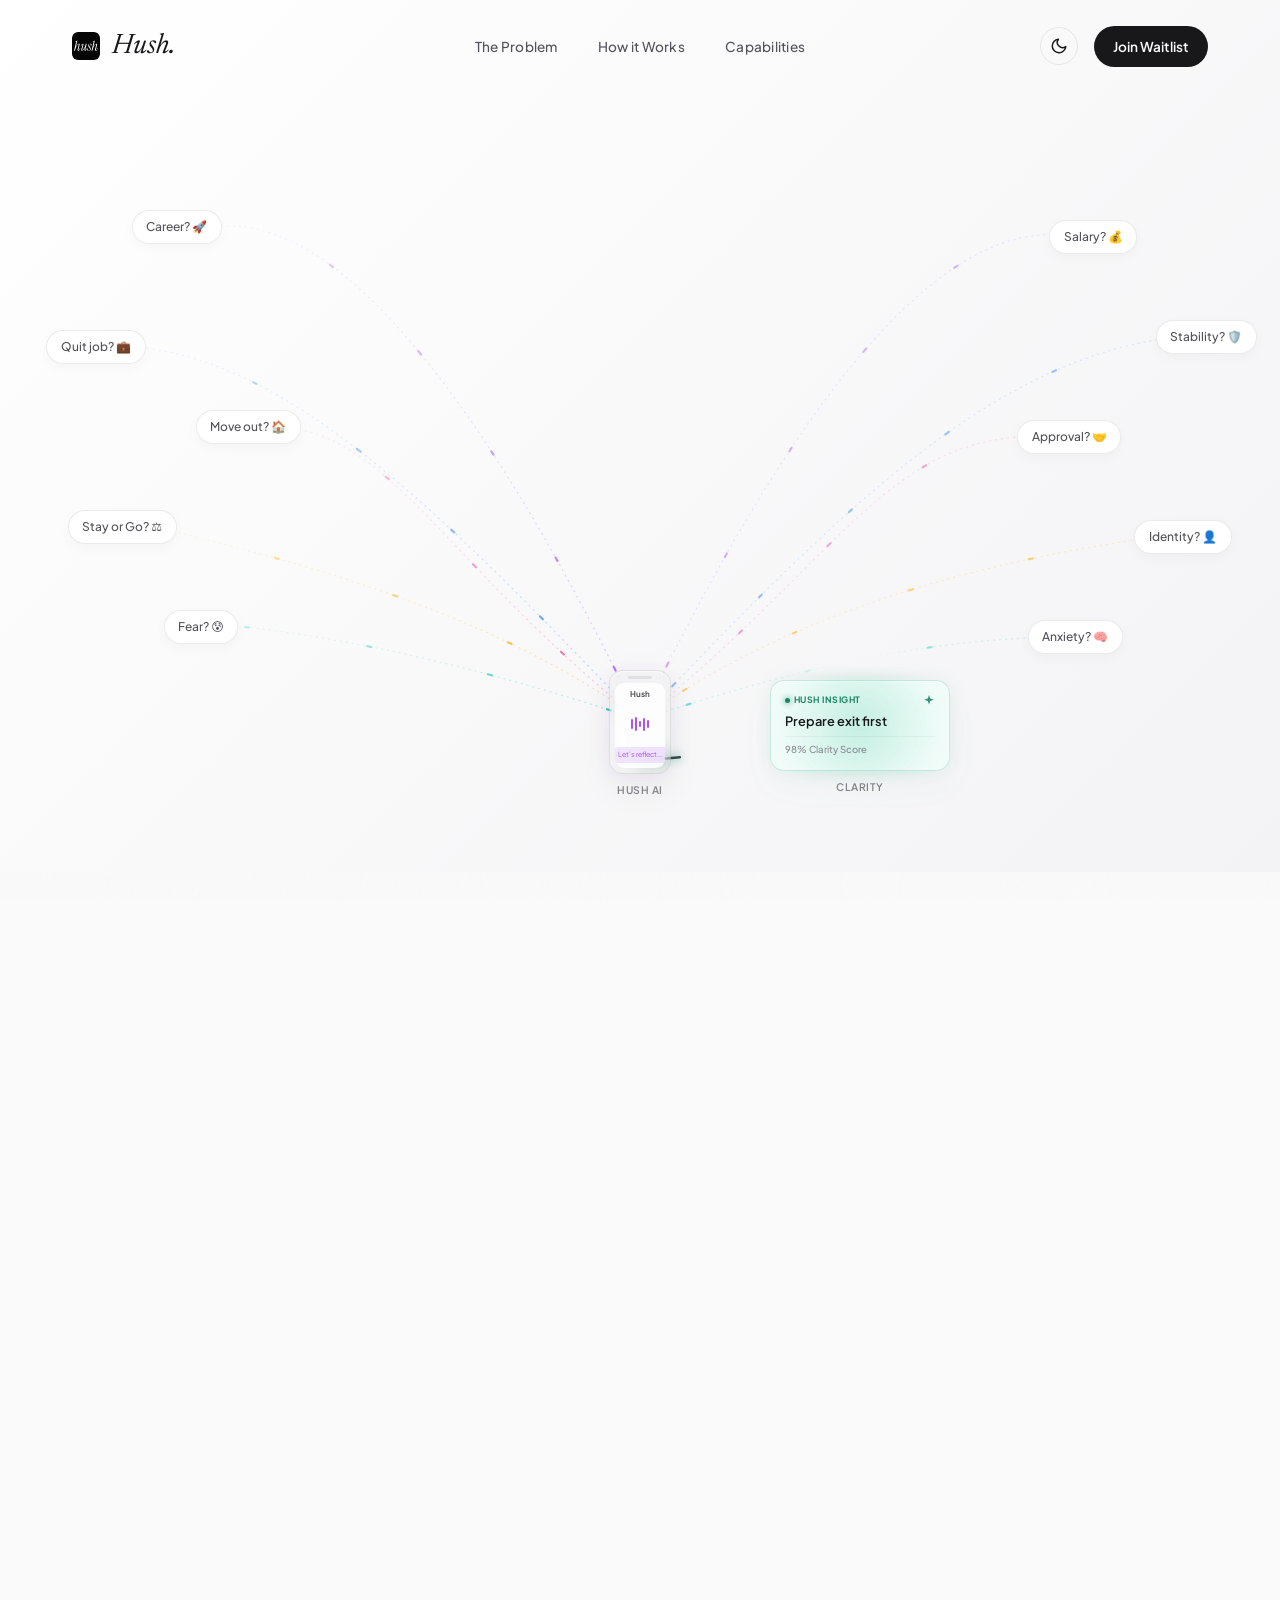
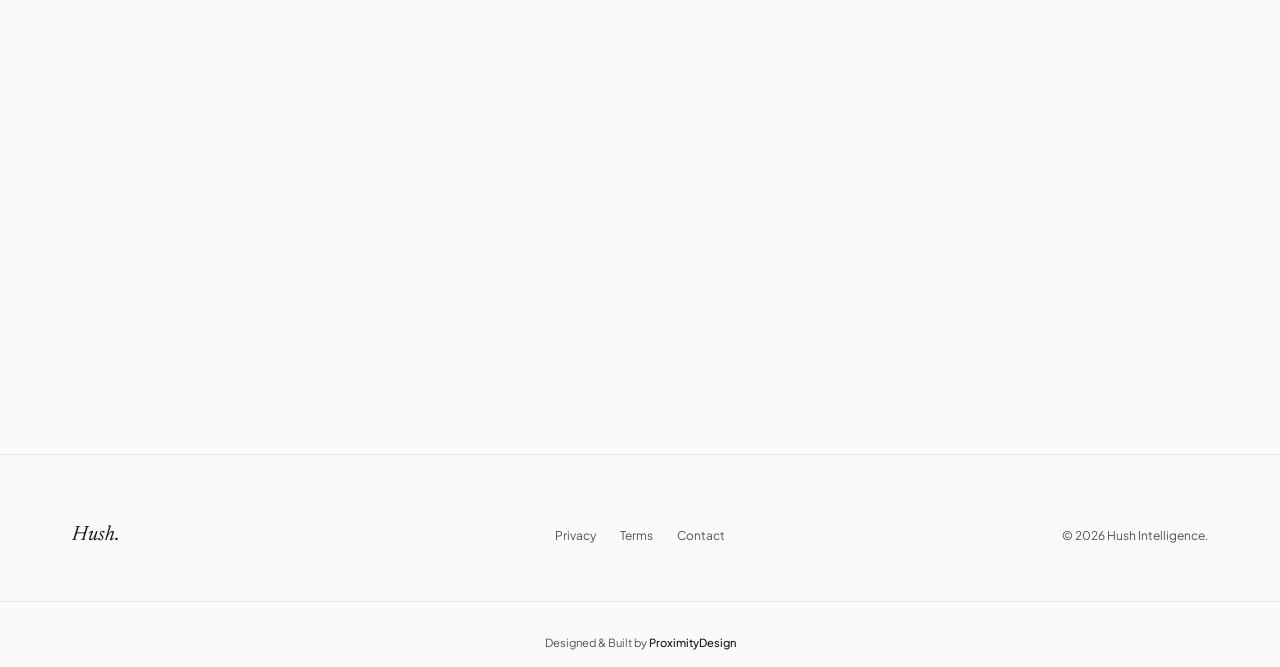
==== commit 81aa70ea: "style: refine dark mode AI bubbles and replace download buttons with waitlist form" ====
--- a/index.html
+++ b/index.html
@@ -7,10 +7,10 @@
 <link rel="icon" href="Assets/Logo.svg" type="image/svg+xml">
 <link rel="shortcut icon" href="Assets/Logo.svg" type="image/svg+xml">
 
-<!-- Fonts: Instrument Serif for elegant italics, Inter for clean modern UI -->
+<!-- Fonts: Newsreader for elegant italics, Plus Jakarta Sans for clean modern UI -->
 <link rel="preconnect" href="https://fonts.googleapis.com">
 <link rel="preconnect" href="https://fonts.gstatic.com" crossorigin>
-<link href="https://fonts.googleapis.com/css2?family=Instrument+Serif:ital@0;1&family=Inter:wght@300;400;500;600&display=swap" rel="stylesheet">
+<link href="https://fonts.googleapis.com/css2?family=Newsreader:ital,opsz,wght@0,6..72,400;0,6..72,500;0,6..72,600;1,6..72,400;1,6..72,500;1,6..72,600&family=Plus+Jakarta+Sans:wght@300;400;500;600;700&display=swap" rel="stylesheet">
 
 <!-- CSS -->
 <link rel="stylesheet" href="styles.css">
@@ -47,8 +47,8 @@
           <svg class="icon-moon" width="18" height="18" viewBox="0 0 24 24" fill="none" stroke="currentColor" stroke-width="2" stroke-linecap="round" stroke-linejoin="round"><path d="M21 12.79A9 9 0 1 1 11.21 3 7 7 0 0 0 21 12.79z"></path></svg>
           <svg class="icon-sun" width="18" height="18" viewBox="0 0 24 24" fill="none" stroke="currentColor" stroke-width="2" stroke-linecap="round" stroke-linejoin="round"><circle cx="12" cy="12" r="5"></circle><line x1="12" y1="1" x2="12" y2="3"></line><line x1="12" y1="21" x2="12" y2="23"></line><line x1="4.22" y1="4.22" x2="5.64" y2="5.64"></line><line x1="18.36" y1="18.36" x2="19.78" y2="19.78"></line><line x1="1" y1="12" x2="3" y2="12"></line><line x1="21" y1="12" x2="23" y2="12"></line><line x1="4.22" y1="19.78" x2="5.64" y2="18.36"></line><line x1="18.36" y1="5.64" x2="19.78" y2="4.22"></line></svg>
         </button>
-        <a href="#download" class="nav-btn magnetic">
-          <span>Get the App</span>
+        <a href="#signup" class="nav-btn magnetic">
+          <span>Join Waitlist</span>
         </a>
       </div>
     </div>
@@ -57,45 +57,182 @@
   <!-- Main Content -->
   <main>
     
-    <!-- Section 1: The Hero (Aurient Style) -->
-    <section class="hero">
-      
-      <!-- Background Image -->
-      <div class="hero-bg">
-        <img src="Assets/young-handsome-business-man-using-laptop-cafe.jpg" class="hero-bg-img">
-        <div class="hero-overlay"></div>
-      </div>
-
-      <div class="container hero-container">
-        
+    <!-- Section 1: The Hero (Interactive Mind-Map Style) -->
+    <section class="hero-split">
+      <div class="hero-split-container">
+               <!-- Connection lines using SVG (covers the entire hero container) -->
+        <svg class="connection-lines" viewBox="0 0 1200 730" fill="none">
+          <defs>
+            <!-- Premium Soft Color Gradients -->
+            <linearGradient id="grad-purple" x1="0%" y1="0%" x2="100%" y2="100%">
+              <stop offset="0%" stop-color="#c084fc" stop-opacity="0.3" />
+              <stop offset="100%" stop-color="#a855f7" stop-opacity="0.9" />
+            </linearGradient>
+            <linearGradient id="grad-blue" x1="0%" y1="0%" x2="100%" y2="100%">
+              <stop offset="0%" stop-color="#60a5fa" stop-opacity="0.3" />
+              <stop offset="100%" stop-color="#3b82f6" stop-opacity="0.9" />
+            </linearGradient>
+            <linearGradient id="grad-rose" x1="0%" y1="0%" x2="100%" y2="100%">
+              <stop offset="0%" stop-color="#f472b6" stop-opacity="0.3" />
+              <stop offset="100%" stop-color="#ec4899" stop-opacity="0.9" />
+            </linearGradient>
+            <linearGradient id="grad-gold" x1="0%" y1="0%" x2="100%" y2="100%">
+              <stop offset="0%" stop-color="#fbbf24" stop-opacity="0.3" />
+              <stop offset="100%" stop-color="#f59e0b" stop-opacity="0.9" />
+            </linearGradient>
+            <linearGradient id="grad-teal" x1="0%" y1="0%" x2="100%" y2="100%">
+              <stop offset="0%" stop-color="#2dd4bf" stop-opacity="0.3" />
+              <stop offset="100%" stop-color="#14b8a6" stop-opacity="0.9" />
+            </linearGradient>
+            
+            <linearGradient id="mainFlowGrad" x1="0%" y1="0%" x2="100%" y2="100%">
+              <stop offset="0%" stop-color="#a855f7" stop-opacity="0.8" />
+              <stop offset="50%" stop-color="var(--accent)" stop-opacity="0.9" />
+              <stop offset="100%" stop-color="var(--success)" stop-opacity="1" />
+            </linearGradient>
+
+            <!-- Radial Mask to prevent overlapping with Clarity bubble and its label -->
+            <radialGradient id="clarity-halo" cx="820" cy="610" r="110" gradientUnits="userSpaceOnUse">
+              <stop offset="0%" stop-color="black" />
+              <stop offset="55%" stop-color="black" stop-opacity="0.95" />
+              <stop offset="100%" stop-color="white" />
+            </radialGradient>
+            <mask id="clarity-mask">
+              <rect x="0" y="0" width="1200" height="730" fill="white" />
+              <!-- Smooth radial halo fade for background lines -->
+              <circle cx="820" cy="610" r="110" fill="url(#clarity-halo)" />
+            </mask>
+          </defs>
+
+          <!-- Static Dashed Paths (Cubic S-Curves) -->
+          <path class="conn-path-static" d="M 175,117 C 300,100 450,300 600,610" stroke="url(#grad-purple)" mask="url(#clarity-mask)" />
+          <path class="conn-path-static" d="M 95,237 C 250,250 400,400 600,610" stroke="url(#grad-blue)" mask="url(#clarity-mask)" />
+          <path class="conn-path-static" d="M 235,317 C 350,320 400,450 600,610" stroke="url(#grad-rose)" mask="url(#clarity-mask)" />
+          <path class="conn-path-static" d="M 115,417 C 250,450 450,500 600,610" stroke="url(#grad-gold)" mask="url(#clarity-mask)" />
+          <path class="conn-path-static" d="M 205,517 C 320,530 450,560 600,610" stroke="url(#grad-teal)" mask="url(#clarity-mask)" />
+          
+          <path class="conn-path-static" d="M 1035,127 C 900,100 750,300 600,610" stroke="url(#grad-purple)" mask="url(#clarity-mask)" />
+          <path class="conn-path-static" d="M 1135,227 C 950,250 800,400 600,610" stroke="url(#grad-blue)" mask="url(#clarity-mask)" />
+          <path class="conn-path-static" d="M 1005,327 C 850,320 800,450 600,610" stroke="url(#grad-rose)" mask="url(#clarity-mask)" />
+          <path class="conn-path-static" d="M 1115,427 C 950,450 750,500 600,610" stroke="url(#grad-gold)" mask="url(#clarity-mask)" />
+          <path class="conn-path-static" d="M 1015,527 C 880,530 750,560 600,610" stroke="url(#grad-teal)" mask="url(#clarity-mask)" />
+          
+          <path class="conn-path-static" d="M 600,650 Q 710,645 820,610" />
+
+          <!-- Animated Glowing Paths -->
+          <path class="conn-path-glow flow-delay-1" d="M 175,117 C 300,100 450,300 600,610" stroke="url(#grad-purple)" mask="url(#clarity-mask)" />
+          <path class="conn-path-glow flow-delay-2" d="M 95,237 C 250,250 400,400 600,610" stroke="url(#grad-blue)" mask="url(#clarity-mask)" />
+          <path class="conn-path-glow flow-delay-3" d="M 235,317 C 350,320 400,450 600,610" stroke="url(#grad-rose)" mask="url(#clarity-mask)" />
+          <path class="conn-path-glow flow-delay-4" d="M 115,417 C 250,450 450,500 600,610" stroke="url(#grad-gold)" mask="url(#clarity-mask)" />
+          <path class="conn-path-glow flow-delay-5" d="M 205,517 C 320,530 450,560 600,610" stroke="url(#grad-teal)" mask="url(#clarity-mask)" />
+          
+          <path class="conn-path-glow flow-delay-6" d="M 1035,127 C 900,100 750,300 600,610" stroke="url(#grad-purple)" mask="url(#clarity-mask)" />
+          <path class="conn-path-glow flow-delay-1" d="M 1135,227 C 950,250 800,400 600,610" stroke="url(#grad-blue)" mask="url(#clarity-mask)" />
+          <path class="conn-path-glow flow-delay-2" d="M 1005,327 C 850,320 800,450 600,610" stroke="url(#grad-rose)" mask="url(#clarity-mask)" />
+          <path class="conn-path-glow flow-delay-3" d="M 1115,427 C 950,450 750,500 600,610" stroke="url(#grad-gold)" mask="url(#clarity-mask)" />
+          <path class="conn-path-glow flow-delay-4" d="M 1015,527 C 880,530 750,560 600,610" stroke="url(#grad-teal)" mask="url(#clarity-mask)" />
+          
+          <!-- Flow from app to clarity bubble -->
+          <path class="conn-path-glow flow-main" d="M 600,650 Q 710,645 820,610" stroke="url(#mainFlowGrad)" />
+        </svg>
+
+        <!-- Left Side Floating Decision Bubbles -->
+        <div class="decision-bubble bubble-1"><span>Career? 🚀</span></div>
+        <div class="decision-bubble bubble-2"><span>Quit job? 💼</span></div>
+        <div class="decision-bubble bubble-3"><span>Move out? 🏠</span></div>
+        <div class="decision-bubble bubble-4"><span>Stay or Go? ⚖️</span></div>
+        <div class="decision-bubble bubble-5"><span>Fear? 😰</span></div>
+
+        <!-- Right Side Floating Decision Bubbles -->
+        <div class="decision-bubble bubble-6"><span>Salary? 💰</span></div>
+        <div class="decision-bubble bubble-7"><span>Stability? 🛡️</span></div>
+        <div class="decision-bubble bubble-8"><span>Approval? 🤝</span></div>
+        <div class="decision-bubble bubble-9"><span>Identity? 👤</span></div>
+        <div class="decision-bubble bubble-10"><span>Anxiety? 🧠</span></div>
+
+        <!-- Center Content Column (Title, Subtitle, Buttons, Rating, Stats) -->
         <div class="hero-content">
           <h1 class="hero-title fade-in-up">
-            Stop overthinking.<br>
-            <em class="serif-italic">Start deciding.</em>
+            <span class="hero-title-line">Stop overthinking.</span>
+            <span class="hero-title-line serif-italic">Start deciding.</span>
           </h1>
           <p class="hero-subtitle fade-in-up delay-1">
-            Hush is an AI app that interviews you about your hard decisions. It asks you 4 to 6 personalized questions to help you cut through the noise and figure out what you actually want to do.
+            <span class="hero-subtitle-line">Hush is an AI app that interviews you about your hard decisions. It asks you 4 to 6</span>
+            <span class="hero-subtitle-line">personalized questions to help you cut through the noise and figure out what you actually want to do.</span>
           </p>
-          <div class="hero-cta fade-in-up delay-2">
-            <a href="#download" class="btn-pill">
-              <span>Start your session</span>
+          <div class="hero-cta-group fade-in-up delay-2">
+            <a href="#signup" class="btn-pill-primary magnetic">
+              <span>Join the Waitlist</span>
             </a>
-          </div>
-        </div>
-
-        <!-- Bottom Stats (Like Aurient reference) -->
-        <div class="hero-bottom-stats fade-in-up delay-3">
-          <div class="stat-item">
-            <h4 class="stat-value">5 mins</h4>
-            <p class="stat-label">Average session time</p>
-          </div>
-          <div class="stat-item">
-            <h4 class="stat-value">4-6</h4>
-            <p class="stat-label">Personalized questions</p>
-          </div>
-          <div class="stat-item">
-            <h4 class="stat-value">100%</h4>
-            <p class="stat-label">Clarity on your decision</p>
+            <a href="#how" class="btn-pill-secondary magnetic">
+              <span>See how it works</span>
+            </a>
+          </div>
+          
+          <div class="hero-rating fade-in-up delay-3">
+            <div class="stars">★★★★★</div>
+            <span class="rating-text"><strong>5.0</strong> | Clarity ratings</span>
+          </div>
+
+          <!-- Bottom Stats -->
+          <div class="hero-stats fade-in-up delay-4">
+            <div class="stat-col">
+              <span class="stat-num">5 min</span>
+              <span class="stat-desc">Avg. session time</span>
+            </div>
+            <div class="stat-col">
+              <span class="stat-num">4-6</span>
+              <span class="stat-desc">Reflective questions</span>
+            </div>
+            <div class="stat-col">
+              <span class="stat-num">100%</span>
+              <span class="stat-desc">Decision clarity</span>
+            </div>
+          </div>
+        </div>
+
+        <!-- Bottom Wired Nodes (Hush App phone mockup & Clarity Bubble) -->
+        <div class="hero-wired-nodes">
+          <!-- Hush AI App -->
+          <div class="hush-app-node">
+            <div class="phone-mini">
+              <div class="phone-mini-notch"></div>
+              <div class="phone-mini-screen">
+                <div class="mini-app-title">Hush</div>
+                <div class="mini-app-waveform">
+                  <span class="m-bar"></span>
+                  <span class="m-bar"></span>
+                  <span class="m-bar"></span>
+                  <span class="m-bar"></span>
+                  <span class="m-bar"></span>
+                </div>
+                <div class="mini-app-bubble">Let's reflect...</div>
+              </div>
+            </div>
+            <span class="node-label">Hush AI</span>
+          </div>
+
+          <!-- Clarity Card -->
+          <div class="clarity-bubble-wrapper">
+            <div class="clarity-card">
+              <div class="clarity-glow"></div>
+              <div class="clarity-card-header">
+                <span class="clarity-badge">
+                  <span class="badge-dot"></span>
+                  Hush Insight
+                </span>
+                <svg class="clarity-sparkle" viewBox="0 0 24 24" fill="currentColor">
+                  <path d="M12 2l2.4 7.2 7.2 2.4-7.2 2.4-2.4 7.2-2.4-7.2-7.2-2.4 7.2-2.4z"/>
+                </svg>
+              </div>
+              <div class="clarity-card-body">
+                <span class="clarity-statement">Prepare exit first</span>
+              </div>
+              <div class="clarity-card-footer">
+                <span class="clarity-score">98% Clarity Score</span>
+              </div>
+            </div>
+            <span class="node-label">Clarity</span>
           </div>
         </div>
 
@@ -329,8 +466,8 @@
                 Every session is saved as a structured entry. Later, you can ask your journal why you made a specific choice months ago.
               </p>
               <div class="cap-card-cta">
-                <a href="#download" class="btn-primary btn-small magnetic">
-                  <span>Start your journal</span>
+                <a href="#signup" class="btn-primary btn-small magnetic">
+                  <span>Get Early Access</span>
                 </a>
               </div>
             </div>
@@ -601,7 +738,7 @@
               </div>
             </div>
 
-            <div class="phone-content report-content" data-lenis-prevent>
+            <div class="phone-content report-content no-scroll">
               <div class="reflection-card">
                 <div class="ri-heading">The Core Insight</div>
                 <p class="reflection-main-text">You are conflicted between personal freedom and the fear of losing stability and approval.</p>
@@ -809,13 +946,11 @@
       </div>
     </section>
 
-    <!-- Section 6: Bottom CTA -->
-    <section class="cta" id="download">
+    <section class="cta" id="signup">
       <div class="container scroll-reveal">
         <div class="cta-box">
-          <div class="cta-bg">
-            <img src="Assets/man-wearing-denim-shirt-using-smartphone-white.jpg" alt="Get the app" class="cta-bg-img">
-            <div class="cta-overlay"></div>
+          <div class="cta-image">
+            <img src="Assets/cta_happy_person.png" alt="Get clarity with Hush" class="cta-person-img">
           </div>
           
           <div class="cta-content">
@@ -824,24 +959,17 @@
               <em class="serif-italic">you've been putting off.</em>
             </h2>
             <p class="cta-desc">
-              Drop your thoughts into Hush right now. You’ll have your answer in minutes.
+              Sign up for the private release. Be the first to experience decision intelligence when we launch.
             </p>
-            <div class="cta-actions">
-              <div class="cta-app-btn coming-soon magnetic" data-tooltip="Coming Soon to iOS">
-                <iconify-icon icon="ic:baseline-apple" class="app-icon"></iconify-icon>
-                <div class="app-text">
-                  <span class="app-small">Download on the</span>
-                  <span class="app-large">App Store</span>
-                </div>
-              </div>
-              <div class="cta-app-btn coming-soon magnetic" data-tooltip="Coming Soon to Android">
-                <iconify-icon icon="logos:google-play-icon" class="app-icon"></iconify-icon>
-                <div class="app-text">
-                  <span class="app-small">GET IT ON</span>
-                  <span class="app-large">Google Play</span>
-                </div>
-              </div>
-            </div>
+            <form class="cta-form" id="waitlist-form">
+              <div class="input-group">
+                <input type="email" placeholder="Enter your email address" required class="cta-input">
+                <button type="submit" class="cta-submit-btn magnetic">
+                  <span>Join Waitlist</span>
+                </button>
+              </div>
+              <p class="cta-form-status"></p>
+            </form>
           </div>
         </div>
       </div>
--- a/styles.css
+++ b/styles.css
@@ -9,8 +9,10 @@
   --text-muted: #A1A1AA;
   --accent: #E2E2E2;
   
-  --serif: 'Instrument Serif', Georgia, serif;
-  --sans: 'Inter', system-ui, -apple-system, sans-serif;
+  --bg-hero: linear-gradient(135deg, #09090b 0%, #121215 100%);
+  
+  --serif: 'Newsreader', Georgia, serif;
+  --sans: 'Plus Jakarta Sans', system-ui, -apple-system, sans-serif;
   
   --glass-bg: rgba(18, 18, 20, 0.6);
   --glass-blur: blur(24px);
@@ -41,6 +43,8 @@
   --text-muted: #52525B;
   --accent: #18181B;
   
+  --bg-hero: linear-gradient(135deg, #ffffff 0%, #f3f3f5 100%);
+  
   --glass-bg: rgba(255, 255, 255, 0.8);
 
   /* Semantic Colors - Light Mode */
@@ -99,6 +103,10 @@
 .text-center { text-align: center; }
 .mb-20 { margin-bottom: 5rem; }
 
+.desktop-only {
+  display: inline;
+}
+
 /* Ambient Background */
 .ambient-bg {
   position: fixed;
@@ -192,10 +200,6 @@
   filter: invert(1);
 }
 
-/* Force White bg logo on Hero (Always Dark) */
-.nav:not(.scrolled) .logo-icon {
-  filter: invert(0) !important;
-}
 .nav-links {
   position: absolute;
   left: 50%;
@@ -211,18 +215,6 @@
   font-weight: 500;
   letter-spacing: 0.02em;
   transition: color 0.3s;
-}
-/* Force white nav when on top of hero in light mode */
-html.light-mode .nav:not(.scrolled) .nav-links a,
-html.light-mode .nav:not(.scrolled) .logo,
-html.light-mode .nav:not(.scrolled) .theme-toggle {
-  color: #FFF !important;
-  opacity: 0.9;
-}
-html.light-mode .nav:not(.scrolled) .nav-links a:hover,
-html.light-mode .nav:not(.scrolled) .logo:hover,
-html.light-mode .nav:not(.scrolled) .theme-toggle:hover {
-  opacity: 1;
 }
 .nav-links a:hover { color: var(--text-main); }
 .nav-btn {
@@ -350,138 +342,656 @@
   margin-right: auto;
 }
 
-/* --- HERO SECTION (Aurient Style) --- */
-.hero {
-  min-height: 100vh;
+/* --- HERO SECTION (PulseIQ Split Style) --- */
+.hero-split {
+  min-height: auto;
   display: flex;
   align-items: center;
   position: relative;
   overflow: hidden;
-  background-color: #000 !important; /* Always black */
-  transition: background-color 0.3s ease;
-}
-
-.hero-bg {
+  background: var(--bg-hero);
+  transition: background 0.3s ease;
+  padding-top: 110px;
+  padding-bottom: 2rem;
+}
+
+.hero-split-container {
+  position: relative;
+  width: 100%;
+  max-width: 100%;
+  height: 730px;
+  margin: 0 auto;
+  overflow: hidden;
+}
+
+.hero-content {
+  position: absolute;
+  left: 50%;
+  top: 40px;
+  transform: translateX(-50%);
+  width: 900px;
+  z-index: 2;
+  display: flex;
+  flex-direction: column;
+  align-items: center;
+  text-align: center;
+}
+
+.hero-title {
+  font-size: clamp(2.5rem, 5.5vw, 4.5rem);
+  font-weight: 600;
+  line-height: 1.2;
+  letter-spacing: -0.02em;
+  margin-bottom: 0.75rem;
+  color: var(--text-main);
+  transition: color 0.3s ease;
+}
+
+.hero-title-line {
+  display: block;
+  white-space: nowrap;
+}
+
+.hero-subtitle {
+  font-size: clamp(0.95rem, 1.4vw, 1.1rem);
+  color: var(--text-muted);
+  max-width: 900px;
+  line-height: 1.6;
+  margin-bottom: 1.5rem;
+  font-weight: 400;
+  transition: color 0.3s ease;
+}
+
+.hero-subtitle-line {
+  display: block;
+  white-space: nowrap;
+}
+
+/* CTA Group styling */
+.hero-cta-group {
+  display: flex;
+  align-items: center;
+  justify-content: center;
+  gap: 1.25rem;
+  margin-bottom: 1.5rem;
+}
+
+/* Primary Button (Pill with Shadow) */
+.btn-pill-primary {
+  background: var(--text-main);
+  color: var(--bg);
+  padding: 1rem 2rem;
+  border-radius: 100px;
+  font-weight: 600;
+  font-size: 0.95rem;
+  text-decoration: none;
+  display: inline-flex;
+  transition: all 0.3s cubic-bezier(0.16, 1, 0.3, 1);
+  box-shadow: 0 10px 30px rgba(0, 0, 0, 0.15);
+}
+
+html.light-mode .btn-pill-primary {
+  box-shadow: 0 10px 30px rgba(0, 0, 0, 0.15);
+}
+
+.btn-pill-primary:hover {
+  transform: translateY(-2px);
+  box-shadow: 0 15px 35px rgba(0, 0, 0, 0.25);
+  background: var(--text-main);
+  filter: brightness(0.9);
+}
+
+/* Secondary Button (Outlined Pill) */
+.btn-pill-secondary {
+  background: transparent;
+  color: var(--text-main);
+  padding: 1rem 2rem;
+  border: 1px solid var(--border-glow);
+  border-radius: 100px;
+  font-weight: 500;
+  font-size: 0.95rem;
+  text-decoration: none;
+  display: inline-flex;
+  transition: all 0.3s cubic-bezier(0.16, 1, 0.3, 1);
+}
+
+.btn-pill-secondary:hover {
+  transform: translateY(-2px);
+  background: var(--bg-card);
+  border-color: var(--text-main);
+}
+
+/* Ratings Badge */
+.hero-rating {
+  display: flex;
+  align-items: center;
+  justify-content: center;
+  gap: 0.75rem;
+  margin-bottom: 1.25rem;
+  font-size: 0.95rem;
+}
+
+.hero-rating .stars {
+  color: var(--text-main);
+  font-size: 1.1rem;
+  letter-spacing: 0.05em;
+}
+
+.hero-rating .rating-text {
+  color: var(--text-muted);
+}
+
+.hero-rating .rating-text strong {
+  color: var(--text-main);
+}
+
+/* Bottom Stats */
+.hero-stats {
+  display: flex;
+  justify-content: center;
+  gap: 3rem;
+  border-top: 1px solid var(--border);
+  padding-top: 1rem;
+  width: 100%;
+  max-width: 480px;
+}
+
+.stat-col {
+  display: flex;
+  flex-direction: column;
+  align-items: center;
+  text-align: center;
+  gap: 0.15rem;
+}
+
+.stat-num {
+  font-size: clamp(1.15rem, 2vw, 1.4rem);
+  font-weight: 700;
+  color: var(--text-main);
+  line-height: 1.1;
+}
+
+.stat-desc {
+  font-size: 0.75rem;
+  color: var(--text-muted);
+  font-weight: 500;
+}
+
+/* --- DECISION BUBBLE COORDINATES (Desktop) --- */
+@media (min-width: 769px) {
+  .bubble-1 { position: absolute; left: calc(14.583% - 55px); top: 100px; animation-delay: 0.1s; }
+  .bubble-2 { position: absolute; left: calc(7.917% - 55px); top: 220px; animation-delay: 0.5s; }
+  .bubble-3 { position: absolute; left: calc(19.583% - 55px); top: 300px; animation-delay: 0.9s; }
+  .bubble-4 { position: absolute; left: calc(9.583% - 55px); top: 400px; animation-delay: 1.3s; }
+  .bubble-5 { position: absolute; left: calc(17.083% - 55px); top: 500px; animation-delay: 0.3s; }
+
+  .bubble-6 { position: absolute; left: calc(86.25% - 55px); top: 110px; animation-delay: 0.7s; }
+  .bubble-7 { position: absolute; left: calc(94.583% - 55px); top: 210px; animation-delay: 0.2s; }
+  .bubble-8 { position: absolute; left: calc(83.75% - 55px); top: 310px; animation-delay: 0.8s; }
+  .bubble-9 { position: absolute; left: calc(92.917% - 55px); top: 410px; animation-delay: 0.4s; }
+  .bubble-10 { position: absolute; left: calc(84.583% - 55px); top: 510px; animation-delay: 1.1s; }
+
+  .hero-wired-nodes {
+    position: absolute;
+    inset: 0;
+    pointer-events: none;
+    z-index: 3;
+  }
+  .hero-wired-nodes * {
+    pointer-events: auto;
+  }
+  .hush-app-node {
+    position: absolute;
+    left: calc(50% - 45px);
+    top: 560px;
+    width: 90px;
+    z-index: 4;
+    display: flex;
+    flex-direction: column;
+    align-items: center;
+  }
+  .clarity-bubble-wrapper {
+    position: absolute;
+    left: calc(50% + 130px);
+    top: 570px;
+    width: 180px;
+    z-index: 4;
+    display: flex;
+    flex-direction: column;
+    align-items: center;
+  }
+}
+
+/* SVG Connection Lines */
+.connection-lines {
   position: absolute;
   inset: 0;
-  z-index: 0;
-}
-
-.hero-bg-img {
   width: 100%;
   height: 100%;
-  object-fit: cover;
-  object-position: 70% center; /* Focus image on the right */
-  opacity: 0.6 !important; /* Always moody */
-  transition: opacity 0.3s ease;
-}
-
-.hero-overlay {
+  z-index: 1;
+  pointer-events: none;
+}
+
+.conn-path-static {
+  stroke-width: 1.2;
+  fill: none;
+  stroke-dasharray: 2 4;
+  stroke-opacity: 0.35;
+}
+
+.conn-path-glow {
+  stroke-width: 2.2;
+  fill: none;
+  stroke-linecap: round;
+  stroke-dasharray: 4 120;
+  animation: flow-glow 4.5s linear infinite;
+  filter: drop-shadow(0 0 3px rgba(255, 255, 255, 0.9));
+  opacity: 0.95;
+}
+
+/* Delay configurations for flow animations */
+.flow-delay-1 { animation-delay: 0s; }
+.flow-delay-2 { animation-delay: 0.6s; }
+.flow-delay-3 { animation-delay: 1.2s; }
+.flow-delay-4 { animation-delay: 1.8s; }
+.flow-delay-5 { animation-delay: 2.4s; }
+.flow-delay-6 { animation-delay: 3.0s; }
+
+.flow-main {
+  stroke-width: 2.5;
+  stroke-dasharray: 40 200;
+  animation: flow-glow 4s linear infinite;
+  animation-delay: 0.5s;
+  filter: drop-shadow(0 0 5px var(--success));
+  opacity: 0.9;
+}
+
+.flow-clarity {
+  stroke-width: 2.5;
+  stroke-dasharray: 20 100;
+  animation: flow-glow 3s linear infinite;
+  animation-delay: 1.5s;
+}
+
+@keyframes flow-glow {
+  0% { stroke-dashoffset: 180; }
+  100% { stroke-dashoffset: 0; }
+}
+
+
+/* Nodes Base styling */
+.node-label {
+  display: block;
+  text-align: center;
+  font-size: 0.65rem;
+  font-weight: 600;
+  text-transform: uppercase;
+  letter-spacing: 0.05em;
+  color: var(--text-muted);
+  margin-top: 0.5rem;
+  opacity: 0.7;
+}
+
+/* Chaotic Decision Bubbles */
+.decision-bubble {
   position: absolute;
-  inset: 0;
-  background: linear-gradient(to right, rgba(0,0,0,0.95) 0%, rgba(0,0,0,0.6) 50%, rgba(0,0,0,0) 100%) !important;
-  transition: background 0.3s ease;
-}
-
-/* Removed Hero Circles */
-
-.hero-circles .c1 { width: 100%; height: 100%; }
-.hero-circles .c2 { width: 140%; height: 140%; }
-
-.hero-container {
+  z-index: 3;
+  padding: 0.4rem 0.85rem;
+  background: var(--bg-card);
+  border: 1px solid var(--border);
+  border-radius: 100px;
+  font-size: 0.75rem;
+  font-weight: 500;
+  color: var(--text-muted);
+  box-shadow: 0 4px 12px rgba(0, 0, 0, 0.03);
+  animation: float-bubble 4s ease-in-out infinite;
+  transition: all 0.3s cubic-bezier(0.16, 1, 0.3, 1);
+  display: flex;
+  align-items: center;
+  justify-content: center;
+}
+
+.decision-bubble:hover {
+  color: var(--text-main);
+  border-color: var(--text-main);
+  transform: scale(1.05) translateY(-2px);
+  box-shadow: 0 8px 20px rgba(255, 255, 255, 0.05);
+  background: var(--bg-subtle);
+}
+
+html.light-mode .decision-bubble {
+  box-shadow: 0 4px 12px rgba(0, 0, 0, 0.03);
+}
+html.light-mode .decision-bubble:hover {
+  box-shadow: 0 8px 20px rgba(0, 0, 0, 0.05);
+}
+
+@keyframes float-bubble {
+  0%, 100% { transform: translateY(0px) rotate(0deg); }
+  50% { transform: translateY(-8px) rotate(1deg); }
+}
+
+/* Brain Node */
+.brain-node {
+  position: absolute;
+  width: 80px;
+  height: 80px;
+  z-index: 4;
   display: flex;
   flex-direction: column;
+  align-items: center;
   justify-content: center;
+}
+
+.brain-icon-wrap {
+  width: 50px;
+  height: 50px;
+  border-radius: 50%;
+  background: var(--bg-card);
+  border: 1px solid var(--border);
+  display: flex;
+  align-items: center;
+  justify-content: center;
+  color: var(--text-main);
+  position: relative;
+  transition: all 0.3s cubic-bezier(0.16, 1, 0.3, 1);
+}
+
+.brain-glow {
+  position: absolute;
+  width: 70px;
+  height: 70px;
+  background: radial-gradient(circle, rgba(168, 85, 247, 0.25) 0%, transparent 70%);
+  border-radius: 50%;
+  filter: blur(8px);
+  z-index: -1;
+  animation: brain-pulse 3s ease-in-out infinite;
+}
+
+html.light-mode .brain-glow {
+  background: radial-gradient(circle, rgba(168, 85, 247, 0.15) 0%, transparent 70%);
+}
+
+.svg-brain {
+  width: 24px;
+  height: 24px;
+  color: var(--text-main);
+  transition: transform 0.4s ease;
+}
+
+.brain-node:hover .brain-icon-wrap {
+  border-color: #a855f7;
+  transform: scale(1.08);
+  box-shadow: 0 0 15px rgba(168, 85, 247, 0.25);
+}
+
+.brain-node:hover .svg-brain {
+  transform: rotate(5deg);
+}
+
+@keyframes brain-pulse {
+  0%, 100% { transform: scale(1); opacity: 0.8; }
+  50% { transform: scale(1.15); opacity: 1; }
+}
+
+/* Hush AI App Node */
+.hush-app-node {
+  position: absolute;
+  width: 90px;
+  z-index: 4;
+  display: flex;
+  flex-direction: column;
+  align-items: center;
+}
+
+.phone-mini {
+  width: 62px;
+  height: 104px;
+  border-radius: 14px;
+  background: rgba(255, 255, 255, 0.03);
+  border: 1px solid rgba(255, 255, 255, 0.1);
+  backdrop-filter: blur(10px);
+  padding: 5px;
+  position: relative;
+  box-shadow: 
+    0 15px 35px rgba(0, 0, 0, 0.4),
+    inset 0 1px 1px rgba(255, 255, 255, 0.1),
+    0 0 20px rgba(168, 85, 247, 0.15);
+  transition: all 0.5s cubic-bezier(0.16, 1, 0.3, 1);
+}
+
+html.light-mode .phone-mini {
+  background: rgba(0, 0, 0, 0.02);
+  border: 1px solid rgba(0, 0, 0, 0.08);
+  box-shadow: 
+    0 15px 35px rgba(0, 0, 0, 0.06),
+    inset 0 1px 1px rgba(255, 255, 255, 0.6),
+    0 0 20px rgba(168, 85, 247, 0.08);
+}
+
+.phone-mini-notch {
+  width: 24px;
+  height: 3px;
+  background: var(--border);
+  border-radius: 4px;
+  margin: 0 auto 4px auto;
+}
+
+.phone-mini-screen {
   width: 100%;
-  height: 100vh;
+  height: calc(100% - 7px);
+  background: rgba(9, 9, 11, 0.85);
+  border-radius: 9px;
+  padding: 5px;
+  display: flex;
+  flex-direction: column;
+  align-items: center;
+  justify-content: space-between;
+  overflow: hidden;
+}
+
+html.light-mode .phone-mini-screen {
+  background: rgba(255, 255, 255, 0.88);
+}
+
+.mini-app-title {
+  font-size: 0.5rem;
+  font-weight: 700;
+  color: var(--text-muted);
+}
+
+.mini-app-waveform {
+  display: flex;
+  gap: 2px;
+  align-items: center;
+  height: 16px;
+  margin: 8px 0;
+}
+
+.m-bar {
+  width: 2px;
+  height: 60%;
+  background: #a855f7;
+  border-radius: 1px;
+  animation: wave-grow 0.8s infinite ease-in-out alternate;
+}
+.m-bar:nth-child(2) { animation-delay: 0.15s; height: 90%; }
+.m-bar:nth-child(3) { animation-delay: 0.3s; height: 40%; }
+.m-bar:nth-child(4) { animation-delay: 0.45s; height: 80%; }
+.m-bar:nth-child(5) { animation-delay: 0.6s; height: 50%; }
+
+.mini-app-bubble {
+  font-size: 0.45rem;
+  padding: 2px 4px;
+  background: rgba(168, 85, 247, 0.15);
+  color: #a855f7;
+  border-radius: 4px;
+  border-bottom-left-radius: 1px;
+  text-align: center;
+  white-space: nowrap;
+}
+
+.hush-app-node:hover .phone-mini {
+  transform: translateY(-4px);
+  border-color: #a855f7;
+  box-shadow: 0 12px 30px rgba(168, 85, 247, 0.15);
+}
+
+/* Clarity Card */
+.clarity-bubble-wrapper {
+  position: absolute;
+  width: 180px;
+  z-index: 4;
+  display: flex;
+  flex-direction: column;
+  align-items: center;
+}
+
+.clarity-card {
+  width: 100%;
+  padding: 0.75rem 0.85rem;
+  background: rgba(9, 25, 20, 0.6);
+  border: 1px solid rgba(52, 211, 153, 0.25);
+  backdrop-filter: blur(16px);
+  border-radius: 14px;
+  color: var(--success);
   position: relative;
-  z-index: 1;
-  padding-top: 80px; /* Account for nav */
-}
-
-.hero-content {
+  box-shadow: 
+    0 15px 35px rgba(0, 0, 0, 0.35),
+    0 0 25px rgba(52, 211, 153, 0.12),
+    inset 0 1px 1px rgba(52, 211, 153, 0.15);
+  transition: all 0.5s cubic-bezier(0.16, 1, 0.3, 1);
   display: flex;
   flex-direction: column;
   align-items: flex-start;
+  gap: 0.35rem;
+  animation: float-clarity 5s ease-in-out infinite;
+}
+
+html.light-mode .clarity-card {
+  background: rgba(240, 253, 250, 0.85);
+  border: 1px solid rgba(5, 150, 105, 0.18);
+  color: #047857;
+  box-shadow: 
+    0 15px 35px rgba(5, 150, 105, 0.04),
+    0 0 20px rgba(5, 150, 105, 0.08),
+    inset 0 1px 1px rgba(255, 255, 255, 0.8);
+}
+
+.clarity-glow {
+  position: absolute;
+  inset: -8px;
+  background: radial-gradient(circle, rgba(16, 185, 129, 0.2) 0%, transparent 75%);
+  border-radius: 20px;
+  z-index: -1;
+  filter: blur(6px);
+  animation: brain-pulse 4s ease-in-out infinite;
+}
+
+.clarity-card-header {
+  display: flex;
+  justify-content: space-between;
+  align-items: center;
+  width: 100%;
+}
+
+.clarity-badge {
+  font-size: 0.55rem;
+  font-weight: 700;
+  letter-spacing: 0.06em;
+  text-transform: uppercase;
+  color: inherit;
+  display: flex;
+  align-items: center;
+  gap: 0.25rem;
+  opacity: 0.9;
+}
+
+.badge-dot {
+  width: 5px;
+  height: 5px;
+  background: currentColor;
+  border-radius: 50%;
+  display: inline-block;
+  box-shadow: 0 0 6px currentColor;
+  animation: status-pulse 2s infinite ease-in-out;
+}
+
+@keyframes status-pulse {
+  0%, 100% { opacity: 0.6; transform: scale(0.9); }
+  50% { opacity: 1; transform: scale(1.15); }
+}
+
+.clarity-sparkle {
+  width: 12px;
+  height: 12px;
+  color: currentColor;
+  animation: spin-sparkle 6s linear infinite;
+  opacity: 0.8;
+}
+
+.clarity-card-body {
+  width: 100%;
   text-align: left;
-  max-width: 650px;
-  margin-top: -10vh; /* Push slightly up */
-}
-
-.hero-title {
-  font-size: clamp(2.5rem, 5vw, 4.2rem);
-  font-weight: 400; /* Medium weight as requested */
-  line-height: 1.1;
-  letter-spacing: -0.02em;
-  margin-bottom: 1.5rem;
-  color: #FFF !important; /* Always white */
-  transition: color 0.3s ease;
-}
-
-.hero-title .serif-italic {
-  font-family: var(--serif);
-  font-style: italic;
-  color: #FFF !important;
-  transition: color 0.3s ease;
-}
-
-.hero-subtitle {
-  font-size: clamp(1rem, 2vw, 1.15rem);
-  color: rgba(255,255,255,0.7) !important;
-  max-width: 550px;
-  line-height: 1.6;
-  margin-bottom: 2.5rem;
-  font-weight: 300;
-  transition: color 0.3s ease;
-}
-
-.hero-cta { 
-  display: flex; 
-  align-items: center;
-}
-
-.btn-pill {
-  background: #FFF;
-  color: #000;
-  padding: 1rem 2rem;
-  border-radius: 100px;
+}
+
+.clarity-statement {
+  font-size: 0.8rem;
+  font-weight: 600;
+  color: var(--text-main);
+  line-height: 1.25;
+  display: block;
+}
+
+html.light-mode .clarity-statement {
+  color: #18181b;
+}
+
+.clarity-card-footer {
+  width: 100%;
+  border-top: 1px solid rgba(255, 255, 255, 0.05);
+  padding-top: 0.35rem;
+  margin-top: 0.1rem;
+}
+
+html.light-mode .clarity-card-footer {
+  border-top: 1px solid rgba(0, 0, 0, 0.04);
+}
+
+.clarity-score {
+  font-size: 0.6rem;
+  color: var(--text-muted);
   font-weight: 500;
-  font-size: 1rem;
-  text-decoration: none;
-  display: inline-flex;
-  transition: all 0.3s ease;
-}
-.btn-pill:hover {
-  background: #E2E2E2;
-}
-
-.hero-bottom-stats {
-  position: absolute;
-  bottom: 3rem;
-  left: 2rem;
-  display: flex;
-  gap: 4rem;
-}
-
-.stat-item {
-  display: flex;
-  flex-direction: column;
-  gap: 0.2rem;
-}
-
-.stat-value {
-  font-size: clamp(1.1rem, 2vw, 1.25rem);
-  font-weight: 500;
-  color: #FFF;
-  transition: color 0.3s ease;
-}
-html.light-mode .stat-value {
-  color: var(--text-main);
-}
-
-.stat-label {
-  font-size: 0.85rem;
-  color: rgba(255,255,255,0.5);
+  opacity: 0.8;
+  display: block;
+  text-align: left;
+}
+
+html.light-mode .clarity-score {
+  color: #71717a;
+}
+
+@keyframes float-clarity {
+  0%, 100% { transform: translateY(0px) scale(1); }
+  50% { transform: translateY(-6px) scale(1.02); }
+}
+
+@keyframes spin-sparkle {
+  0% { transform: rotate(0deg); }
+  100% { transform: rotate(360deg); }
+}
+
+.clarity-bubble-wrapper:hover .clarity-card {
+  transform: scale(1.03) translateY(-2px);
+  box-shadow: 
+    0 15px 35px rgba(16, 185, 129, 0.15),
+    0 5px 12px rgba(0, 0, 0, 0.25);
+}
+
+html.light-mode .clarity-bubble-wrapper:hover .clarity-card {
+  box-shadow: 
+    0 15px 35px rgba(16, 185, 129, 0.1),
+    0 5px 12px rgba(0, 0, 0, 0.04);
 }
 
 /* --- THE OLD WAY SECTION --- */
@@ -551,7 +1061,7 @@
 }
 .timeline-line {
   position: absolute;
-  top: 135px; /* Adjusted to align with card centers */
+  top: 104px; /* Perfectly centered to the mini-ui animations */
   left: 0; right: 0;
   height: 2px;
   background: linear-gradient(90deg, 
@@ -891,105 +1401,99 @@
   border-radius: 40px;
   overflow: hidden;
   min-height: 500px;
-  display: flex;
+  display: grid;
+  grid-template-columns: 1.1fr 0.9fr;
   align-items: center;
   background: #000;
-  border: 1px solid rgba(255,255,255,0.1); /* Subtle dark mode border */
-  transition: all 0.3s ease;
-}
-html.light-mode .cta-box {
-  background: #FFF;
-  border: 1px solid rgba(0,0,0,0.08); /* Subtle light mode border */
-}
-.cta-bg {
-  position: absolute;
-  inset: 0;
-  z-index: 0;
-}
-.cta-bg-img {
+  border: 1px solid rgba(255,255,255,0.05);
+  box-shadow: 0 10px 30px rgba(0,0,0,0.2);
+}
+
+.cta-image {
+  height: 100%;
+  width: 100%;
+  order: 2;
+  background: #000;
+  position: relative;
+}
+
+.cta-person-img {
   width: 100%;
   height: 100%;
   object-fit: cover;
-  object-position: 80% top;
-  opacity: 1; /* Full opacity since we're using light text on light bg or dark text on light bg */
-}
-.cta-overlay {
-  display: none; /* Removed as requested */
-}
+  object-position: center;
+  opacity: 1;
+  display: block;
+  /* Mask to blend edges if the image black isn't perfect #000 */
+  mask-image: linear-gradient(to right, transparent, black 10%, black 90%, transparent);
+  -webkit-mask-image: linear-gradient(to right, transparent, black 10%, black 90%, transparent);
+}
+
+@media (max-width: 768px) {
+  .cta-person-img {
+    mask-image: linear-gradient(to bottom, transparent, black 10%, black 90%, transparent);
+    -webkit-mask-image: linear-gradient(to bottom, transparent, black 10%, black 90%, transparent);
+  }
+}
+
 .cta-content { 
   position: relative;
   z-index: 2;
-  padding: 4rem; 
+  padding: 5rem 4rem; 
   text-align: left;
-  max-width: 650px;
-}
+  order: 1;
+}
+
 .cta-title { 
-  font-size: clamp(2.2rem, 4.5vw, 3.2rem); 
-  font-weight: 400; /* Medium weight */
+  font-size: clamp(2rem, 4vw, 2.8rem); 
+  font-weight: 400; 
   line-height: 1.15; 
-  margin-bottom: 1.5rem; 
-  color: #FFF; /* Default to white for dark box */
-  transition: color 0.3s ease;
-}
-html.light-mode .cta-title {
-  color: #000;
-}
+  margin-bottom: 1.25rem; 
+  color: #FFF; 
+}
+
 .cta-title .serif-italic {
-  color: inherit;
-  opacity: 0.7;
-}
+  color: rgba(255,255,255,0.7);
+}
+
 .cta-desc { 
-  font-size: clamp(1rem, 2vw, 1.1rem); 
-  color: rgba(255,255,255,0.7); /* Default to light for dark box */
+  font-size: clamp(0.95rem, 1.8vw, 1.05rem); 
+  color: rgba(255,255,255,0.5); 
   margin-bottom: 2.5rem; 
   line-height: 1.6; 
-  transition: color 0.3s ease;
-}
-html.light-mode .cta-desc {
-  color: rgba(0,0,0,0.7);
-}
-.footer-copy {
-  color: rgba(0,0,0,0.5);
-}
-.cta-actions { display: flex; justify-content: flex-start; gap: 1rem; margin-bottom: 2rem; }
+  max-width: 400px;
+}
+
+.cta-actions { display: flex; justify-content: flex-start; gap: 1rem; }
+
 .cta-app-btn {
-  position: relative;
   display: inline-flex;
   align-items: center;
   gap: 0.75rem;
-  padding: 0.6rem 1.5rem;
+  padding: 0.7rem 1.5rem;
   border-radius: 100px;
   background: #FFF;
   color: #000;
   text-decoration: none;
   transition: all 0.4s cubic-bezier(0.23, 1, 0.32, 1);
-  border: 1px solid rgba(0,0,0,0.1);
-  cursor: default;
-}
-
-.cta-app-btn.coming-soon {
-  opacity: 0.8;
-  filter: grayscale(0.2);
+  border: 1px solid rgba(255,255,255,0.1);
+  cursor: pointer;
+  width: 200px; /* Equal width */
+  justify-content: center;
 }
 
 .cta-app-btn:hover {
-  transform: translateY(-5px) scale(1.02);
-  background: #FFF;
-  box-shadow: 0 10px 30px rgba(255,255,255,0.15);
-  opacity: 1;
-  filter: grayscale(0);
-}
-
-html.light-mode .cta-app-btn {
-  background: #09090b;
-  color: #FAFAFA;
-  border: none;
-}
-
-html.light-mode .cta-app-btn:hover {
-  background: #000;
-  box-shadow: 0 10px 30px rgba(0,0,0,0.1);
-}
+  transform: translateY(-5px);
+  background: #F4F4F5;
+  box-shadow: 0 10px 30px rgba(255,255,255,0.1);
+}
+
+/* Ensure CTA stays dark even in light mode for impact */
+html.light-mode .cta-box { background: #000; border-color: rgba(255,255,255,0.1); }
+html.light-mode .cta-title { color: #FFF; }
+html.light-mode .cta-desc { color: rgba(255,255,255,0.6); }
+html.light-mode .cta-app-btn { background: #FFF; color: #000; }
+html.light-mode .cta-app-btn:hover { background: #F4F4F5; }
 
 /* Tooltip */
 .cta-app-btn::after {
@@ -1078,15 +1582,21 @@
 .ai-list { list-style: none; margin: 0.75rem 0; display: flex; flex-direction: column; gap: 0.4rem; font-size: 0.85rem; color: var(--text-muted); padding-left: 0.5rem; }
 
 .ai-hush-msg {
-  background: var(--text-main);
-  color: var(--bg);
+  background: rgba(168, 85, 247, 0.08);
+  border: 1px solid rgba(168, 85, 247, 0.2);
+  color: #F3E8FF;
   border-radius: 16px 16px 4px 16px;
   font-family: var(--serif);
   font-style: italic;
   font-size: 1.1rem;
   line-height: 1.5;
-}
-html.light-mode .ai-hush-msg { background: #18181B; color: #FAFAFA; }
+  box-shadow: 0 4px 20px rgba(168, 85, 247, 0.05);
+}
+html.light-mode .ai-hush-msg { 
+  background: #F5F3FF; 
+  color: #5B21B6; 
+  border: 1px solid rgba(139, 92, 246, 0.2); 
+}
 
 .convo-verdict {
   display: flex; align-items: center; gap: 0.75rem;
@@ -1122,7 +1632,6 @@
   width: 22px; height: 22px; border-radius: 50%; flex-shrink: 0;
   background: var(--success-bg); color: var(--success); font-size: 0.75rem; font-weight: bold;
 }
-.report-preview { }
 .report-card-content { padding: 2.5rem; display: flex; flex-direction: column; gap: 1.5rem; }
 .report-card-header {
   display: flex; justify-content: space-between; align-items: center;
@@ -1159,7 +1668,7 @@
 
 .phone-frame {
   width: 320px;
-  height: 640px;
+  height: 740px;
   background: var(--bg-card);
   border: 12px solid #1a1a1a;
   border-radius: 48px;
@@ -1226,8 +1735,12 @@
   background: var(--border);
   border-radius: 10px;
 }
-.phone-content::-webkit-scrollbar-track {
-  background: transparent;
+.phone-content.no-scroll {
+  overflow-y: hidden;
+  scrollbar-width: none;
+}
+.phone-content.no-scroll::-webkit-scrollbar {
+  display: none;
 }
 
 .phone-home-bar {
@@ -1337,18 +1850,22 @@
 /* --- FOOTER --- */
 
 footer { padding: 4rem 0 1rem 0; border-top: 1px solid var(--border); margin-top: 4rem; }
-.footer-container { display: flex; justify-content: space-between; align-items: center; }
-.footer-logo { font-family: var(--serif); font-size: 1.5rem; font-style: italic; }
-.footer-links { display: flex; gap: 2rem; }
-.footer-links a { color: var(--text-muted); text-decoration: none; font-size: 0.85rem; transition: color 0.3s; }
+.footer-container { 
+  display: grid; 
+  grid-template-columns: 1fr auto 1fr; 
+  align-items: center; 
+}
+.footer-logo { font-family: var(--serif); font-size: 1.3rem; font-style: italic; }
+.footer-links { display: flex; gap: 1.5rem; justify-content: center; }
+.footer-links a { color: var(--text-muted); text-decoration: none; font-size: 0.75rem; transition: color 0.3s; }
 .footer-links a:hover { color: var(--text-main); }
-.footer-copy { font-size: 0.85rem; color: var(--text-muted); }
+.footer-copy { font-size: 0.75rem; color: var(--text-muted); text-align: right; }
 .footer-bottom { 
   margin-top: 3rem; 
   padding-top: 2rem; 
   border-top: 1px solid var(--border); 
   text-align: center; 
-  font-size: 0.8rem; 
+  font-size: 0.7rem; 
   color: var(--text-muted); 
 }
 .footer-bottom a { 
@@ -1377,11 +1894,11 @@
   display: grid;
   grid-template-columns: 1fr 1fr;
   gap: 2rem;
-  max-width: 1000px;
+  width: 100%;
   margin: 0 auto;
 }
 .comp-col .magic-content {
-  padding: 3rem;
+  padding: 2.5rem;
   display: flex;
   flex-direction: column;
   height: 100%;
@@ -1507,15 +2024,21 @@
 .ai-list { list-style: none; margin: 0.75rem 0; display: flex; flex-direction: column; gap: 0.4rem; font-size: 0.85rem; color: var(--text-muted); padding-left: 0.5rem; }
 
 .ai-hush-msg {
-  background: var(--text-main);
-  color: var(--bg);
+  background: rgba(168, 85, 247, 0.08);
+  border: 1px solid rgba(168, 85, 247, 0.2);
+  color: #F3E8FF;
   border-radius: 16px 16px 4px 16px;
   font-family: var(--serif);
   font-style: italic;
   font-size: 1.1rem;
   line-height: 1.5;
-}
-html.light-mode .ai-hush-msg { background: #18181B; color: #FAFAFA; }
+  box-shadow: 0 4px 20px rgba(168, 85, 247, 0.05);
+}
+html.light-mode .ai-hush-msg { 
+  background: #F5F3FF; 
+  color: #5B21B6; 
+  border: 1px solid rgba(139, 92, 246, 0.2); 
+}
 
 .convo-verdict {
   display: flex; align-items: center; gap: 0.75rem;
@@ -1551,7 +2074,7 @@
   width: 22px; height: 22px; border-radius: 50%; flex-shrink: 0;
   background: var(--success-bg); color: var(--success); font-size: 0.75rem; font-weight: bold;
 }
-.report-preview { }
+
 .report-card-content { padding: 2.5rem; display: flex; flex-direction: column; gap: 1.5rem; }
 .report-card-header {
   display: flex; justify-content: space-between; align-items: center;
@@ -1618,29 +2141,33 @@
 
 /* --- FAQ SECTION (Accordion) --- */
 .faq-accordion {
-  max-width: 1000px;
+  width: 100%;
   margin: 0 auto;
   display: flex;
   flex-direction: column;
-  gap: 1rem;
-}
-
+  gap: 0.75rem;
+}
+
+.faq-item {
+  border-radius: 16px !important; /* Sharper edges */
+  overflow: hidden;
+}
 .faq-item .magic-content {
-  padding: 0;
+  padding: 1rem; /* Removing extra wrapper padding */
 }
 
 .faq-trigger {
   width: 100%;
   background: none;
   border: none;
-  padding: 2rem 2.5rem;
+  padding: 0.85rem 1.25rem;
   display: flex;
   justify-content: space-between;
   align-items: center;
   cursor: pointer;
   text-align: left;
   color: var(--text-main);
-  font-size: 1.15rem;
+  font-size: 1.05rem;
   font-weight: 500;
   transition: color 0.3s;
 }
@@ -1664,10 +2191,10 @@
 }
 
 .faq-answer p {
-  padding: 0 2.5rem 2rem 2.5rem;
-  font-size: 0.95rem;
+  padding: 0.5rem 1.25rem 0.85rem 1.25rem;
+  font-size: 0.9rem;
   color: var(--text-muted);
-  line-height: 1.6;
+  line-height: 1.5;
 }
 
 .faq-item.active .faq-answer {
@@ -1675,6 +2202,10 @@
 }
 
 @media (max-width: 768px) {
+
+  .desktop-only {
+    display: none;
+  }
 
   /* Global Paddings */
   section { padding: 4rem 0; }
@@ -1688,18 +2219,112 @@
   .nav-actions { gap: 0.5rem !important; }
   .nav-btn { padding: 0.6rem 1rem; }
   
-  /* Hero */
-  .hero-container { height: auto; padding-top: 120px; padding-bottom: 2rem; display: flex; flex-direction: column; align-items: center; }
-  .hero-content { margin-top: 0; align-items: center; text-align: center; }
-  .hero-bottom-stats { flex-direction: column; gap: 1.5rem; position: relative; bottom: auto; left: auto; margin-top: 3rem; align-items: center; }
-  .stat-item { align-items: center; text-align: center; }
-  .hero-bg-img { object-position: center; }
-  .hero-overlay { background: linear-gradient(to bottom, rgba(0,0,0,0.85) 0%, rgba(0,0,0,0.6) 100%) !important; }
-  .hero-title { font-size: clamp(2.8rem, 12vw, 3.8rem); margin-bottom: 1rem; }
-  .hero-subtitle { font-size: 0.95rem; line-height: 1.5; margin-bottom: 2rem; }
-  .hero-cta { width: 100%; }
-  .btn-pill { width: 100%; justify-content: center; padding: 0.85rem 2rem; }
-  
+  /* Hero Split Mobile */
+  .hero-split {
+    min-height: auto;
+    padding-top: 100px;
+    padding-bottom: 2rem;
+  }
+  .hero-split-container { 
+    display: flex;
+    flex-direction: column;
+    gap: 2rem; 
+    padding-top: 0;
+    padding-bottom: 1rem;
+  }
+  .hero-content { 
+    align-items: center; 
+    text-align: center; 
+  }
+  .hero-title {
+    font-size: clamp(2rem, 7vw, 2.75rem);
+    margin-bottom: 0.75rem;
+  }
+  .hero-subtitle {
+    font-size: 0.95rem;
+    line-height: 1.5;
+    margin-bottom: 1rem;
+  }
+  .hero-title-line,
+  .hero-subtitle-line {
+    display: inline;
+    white-space: normal;
+  }
+  .hero-cta-group { 
+    flex-direction: column;
+    width: 100%; 
+    gap: 0.75rem;
+    margin-bottom: 1rem;
+  }
+  .btn-pill-primary, .btn-pill-secondary {
+    width: 100%;
+    justify-content: center;
+    padding: 0.85rem 2rem;
+  }
+  .hero-rating {
+    margin-bottom: 1.25rem;
+  }
+  .hero-stats { 
+    flex-direction: row; 
+    gap: 1.5rem; 
+    align-items: center; 
+    justify-content: center;
+    padding-top: 1.25rem;
+  }
+  .stat-col {
+    align-items: center;
+    text-align: center;
+  }
+  .connection-lines {
+    display: none;
+  }
+  .decision-bubble {
+    display: none;
+  }
+  .hero-wired-nodes {
+    display: flex;
+    justify-content: center;
+    align-items: center;
+    gap: 2rem;
+    width: 100%;
+    margin-top: 2rem;
+    position: relative;
+    z-index: 3;
+  }
+  .hush-app-node, .clarity-bubble-wrapper {
+    position: relative !important;
+    left: auto !important;
+    top: auto !important;
+  }
+}
+
+/* Tablet Scaling for Mind-Map Layout */
+@media (max-width: 1200px) and (min-width: 769px) {
+  .hero-split {
+    padding-top: 90px;
+    padding-bottom: 0;
+  }
+  .hero-split-container {
+    transform: scale(0.8);
+    transform-origin: center top;
+    height: 584px;
+    margin-bottom: -146px;
+  }
+}
+@media (max-width: 992px) and (min-width: 769px) {
+  .hero-split {
+    padding-top: 80px;
+    padding-bottom: 0;
+  }
+  .hero-split-container {
+    transform: scale(0.65);
+    transform-origin: center top;
+    height: 474px;
+    margin-bottom: -256px;
+  }
+}
+
+@media (max-width: 768px) {
   /* Grids & Layout */
   .problem-grid, .timeline-container, .capabilities-grid, .boundaries-layout, .competitor-comparison { grid-template-columns: 1fr; gap: 2rem; }
   .timeline-line { display: none; }
@@ -1719,13 +2344,35 @@
   }
   
   /* CTA Box Overrides */
-  .cta-bg { display: none; }
-  .cta-box { min-height: auto; border-radius: 24px; }
-  .cta-actions { flex-direction: column; width: 100%; gap: 1rem; }
+  .cta-box { grid-template-columns: 1fr; min-height: auto; }
+  .cta-image { order: 1; height: 350px; }
+  .cta-content { order: 2; padding: 2.5rem 1.5rem; text-align: center; }
+  .cta-actions { justify-content: center; flex-direction: column; width: 100%; gap: 1rem; }
   .cta-actions .cta-app-btn { width: 100%; justify-content: center; }
   
   /* Footer */
-  .footer-container { flex-direction: column; gap: 2rem; text-align: center; }
+  .footer-container { 
+    display: flex;
+    flex-direction: column; 
+    gap: 2.5rem; 
+    text-align: center; 
+  }
+  .footer-links {
+    order: 1;
+    gap: 2rem;
+  }
+  .footer-logo {
+    order: 2;
+  }
+  .footer-copy {
+    order: 3;
+    text-align: center;
+  }
+  .footer-bottom {
+    margin-top: 2rem;
+  }
+
+  .footer-bottom a { color: #a855f7; border-color: #a855f7; }
 
   /* Animation Overrides */
   .mini-ui { height: 120px; padding: 1.5rem; gap: 1.25rem; border-radius: 20px; }
@@ -1748,13 +2395,120 @@
 
   /* Session Demo Mobile */
   .dual-phone-display { flex-direction: column; gap: 2rem; }
-  .phone-frame { width: 100%; max-width: 340px; height: 580px; }
+  .phone-frame { width: 100%; max-width: 340px; height: 700px; }
   .display-connector { transform: rotate(90deg); padding: 1rem 0; }
   .r-mini-block { padding: 0.5rem; }
 
   /* FAQ Mobile */
   .faq-grid { grid-template-columns: 1fr; }
-  .faq-item .magic-content { padding: 1.5rem; }
-  .faq-trigger { padding: 1.25rem 1.5rem; font-size: 1rem; }
-  .faq-answer p { padding: 0 1.5rem 1.25rem 1.5rem; }
-}
+  .faq-item .magic-content { padding: 0.5rem; }
+  .faq-trigger { padding: 1rem 1.25rem; font-size: 1rem; }
+  .faq-answer p { padding: 0 1.25rem 1rem 1.25rem; }
+}
+
+/* --- WAITLIST SIGNUP FORM --- */
+.cta-form {
+  width: 100%;
+  max-width: 440px;
+  margin-top: 1rem;
+}
+
+.cta-form .input-group {
+  display: flex;
+  background: rgba(255, 255, 255, 0.05);
+  border: 1px solid rgba(255, 255, 255, 0.1);
+  padding: 6px;
+  border-radius: 100px;
+  transition: border-color 0.3s ease, box-shadow 0.3s ease;
+}
+
+.cta-form .input-group:focus-within {
+  border-color: rgba(255, 255, 255, 0.3);
+  box-shadow: 0 0 15px rgba(255, 255, 255, 0.05);
+}
+
+.cta-input {
+  flex: 1;
+  background: transparent;
+  border: none;
+  padding: 0 1.25rem;
+  color: #FFF;
+  font-family: var(--sans);
+  font-size: 0.95rem;
+  outline: none;
+}
+
+.cta-input::placeholder {
+  color: rgba(255, 255, 255, 0.4);
+}
+
+.cta-submit-btn {
+  background: #FFF;
+  color: #000;
+  border: none;
+  padding: 0.75rem 1.5rem;
+  border-radius: 100px;
+  font-family: var(--sans);
+  font-size: 0.95rem;
+  font-weight: 600;
+  cursor: pointer;
+  transition: all 0.3s ease;
+  display: flex;
+  align-items: center;
+  justify-content: center;
+}
+
+.cta-submit-btn:hover {
+  background: #F4F4F5;
+  transform: translateY(-1px);
+}
+
+.cta-form-status {
+  margin-top: 0.75rem;
+  font-size: 0.85rem;
+  min-height: 20px;
+  transition: all 0.3s ease;
+  padding-left: 1.25rem;
+}
+
+.cta-form-status.success {
+  color: var(--success);
+}
+
+.cta-form-status.error {
+  color: var(--error);
+}
+
+.cta-form-status.loading {
+  color: rgba(255, 255, 255, 0.6);
+}
+
+@media (max-width: 480px) {
+  .cta-form .input-group {
+    flex-direction: column;
+    background: transparent;
+    border: none;
+    padding: 0;
+    gap: 0.75rem;
+  }
+  
+  .cta-input {
+    background: rgba(255, 255, 255, 0.05);
+    border: 1px solid rgba(255, 255, 255, 0.1);
+    height: 50px;
+    border-radius: 100px;
+    padding: 0 1.5rem;
+  }
+  
+  .cta-submit-btn {
+    width: 100%;
+    height: 50px;
+  }
+}
+
+@media (max-width: 768px) {
+  .cta-form {
+    margin-left: auto;
+    margin-right: auto;
+  }
+}
